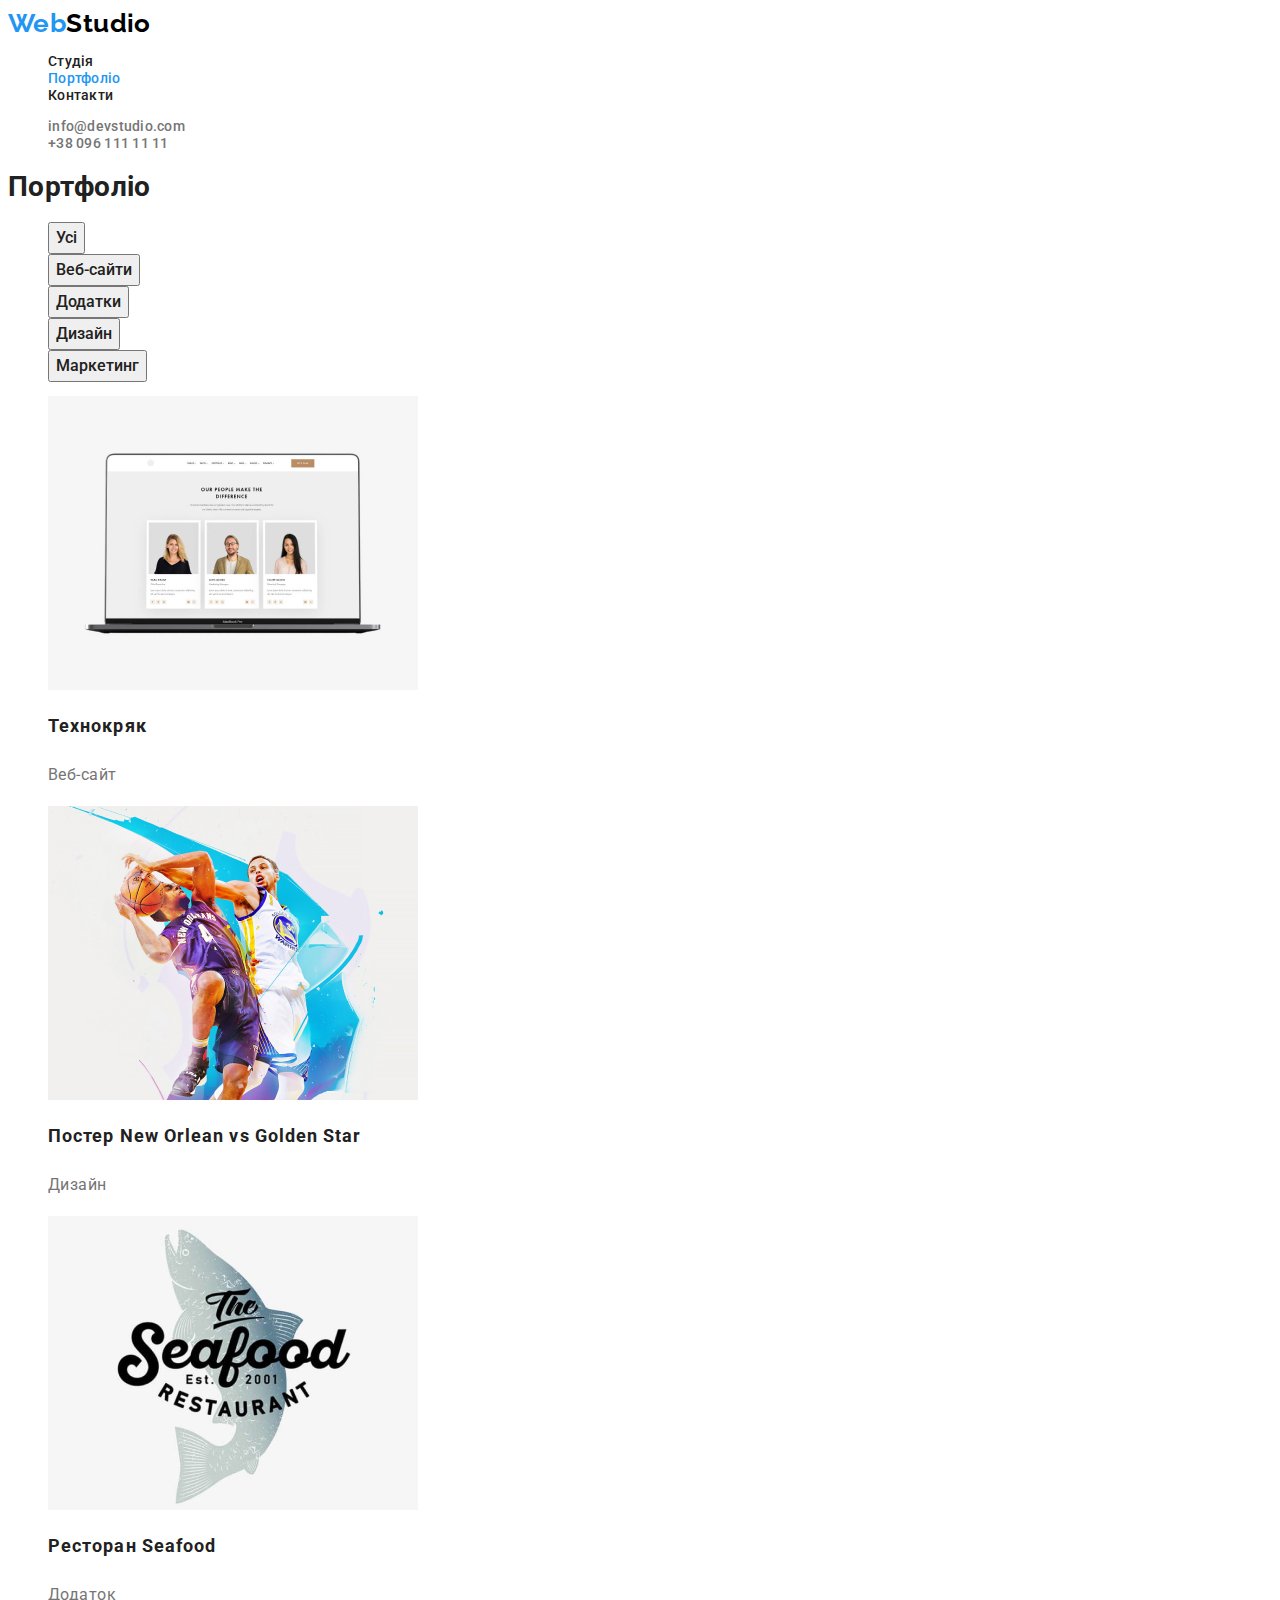
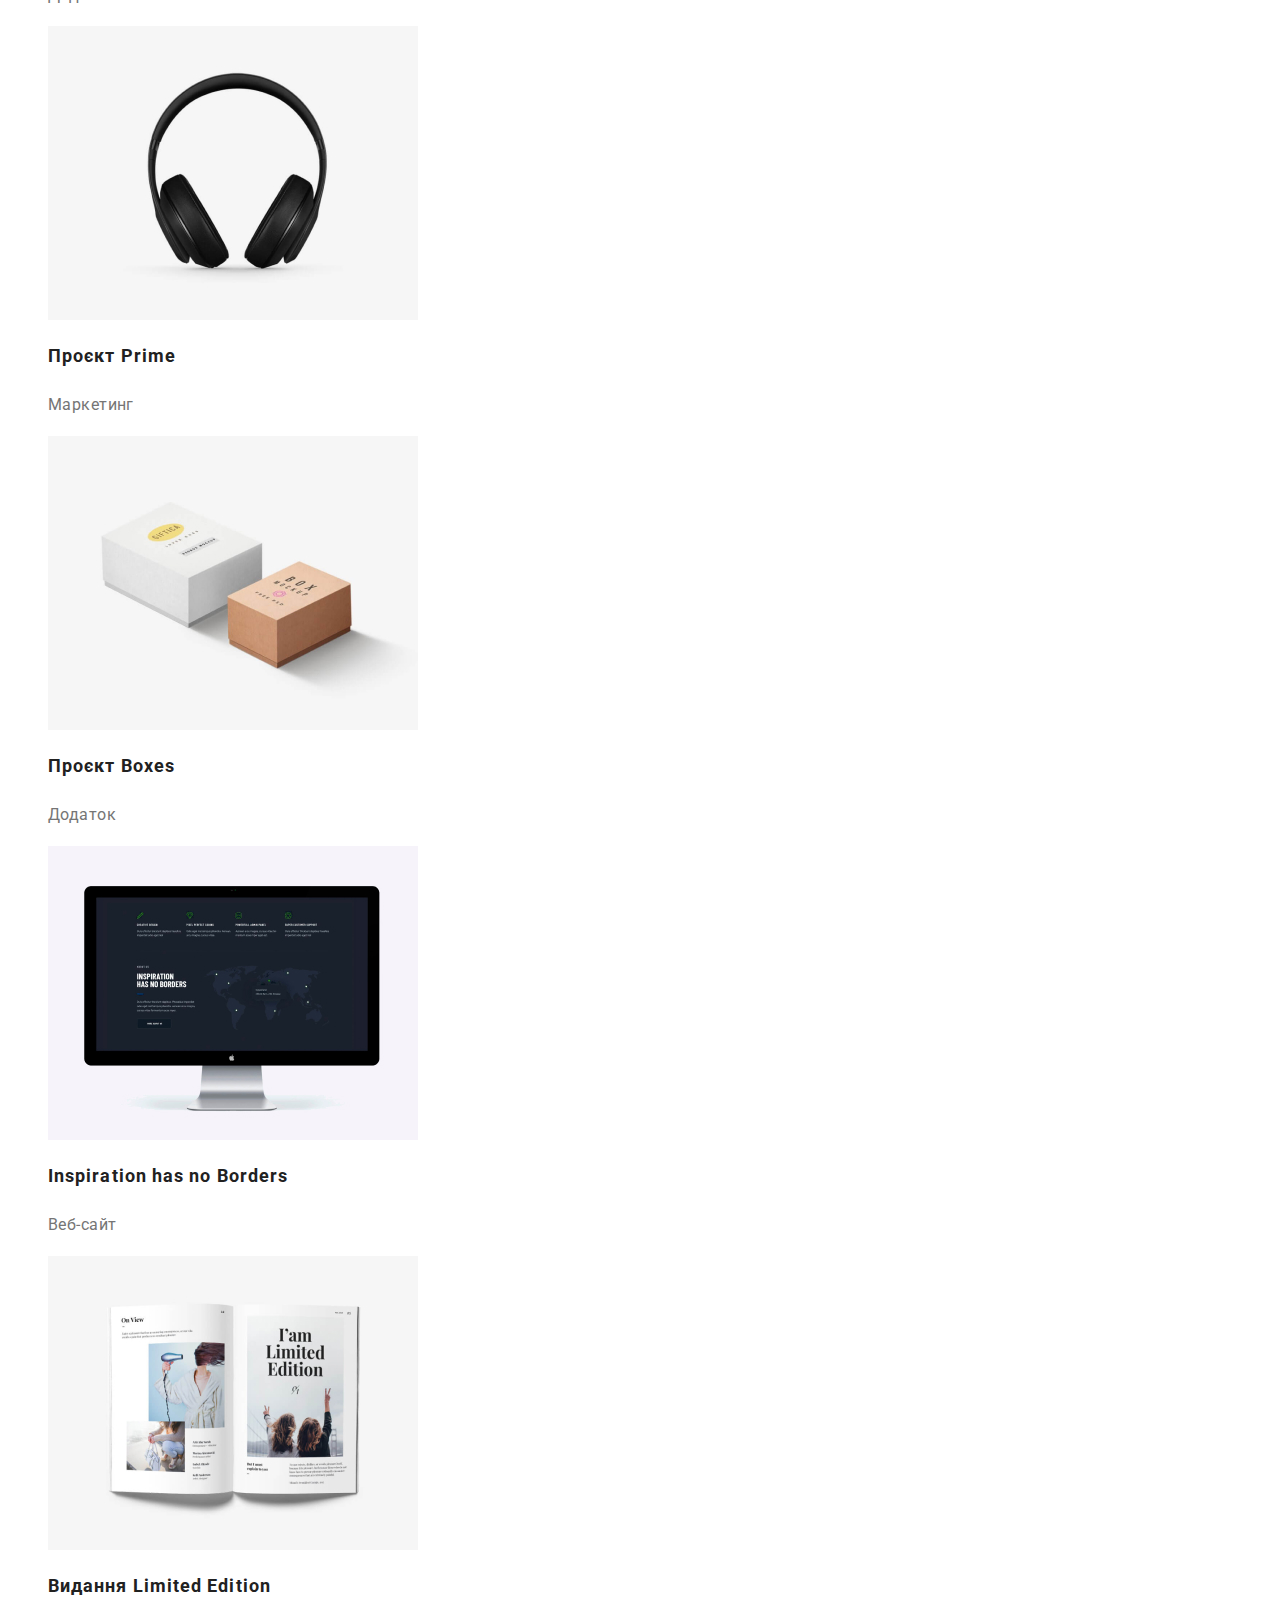
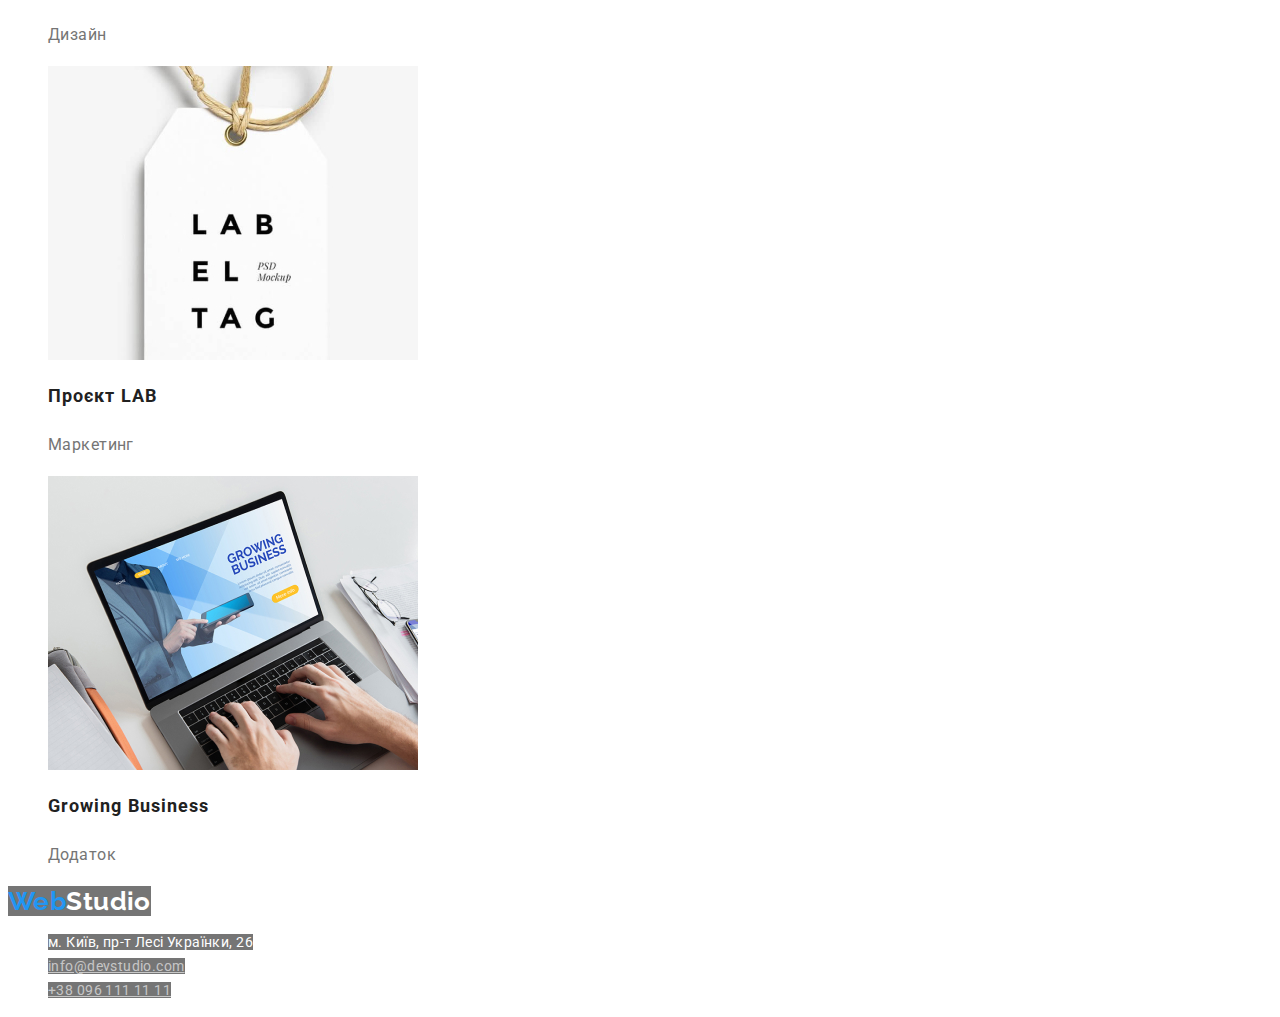
==== portfolio.html @ cfedd556 "Добавляет файлы со второго ДЗ" ====
<!DOCTYPE html>
<html lang="uk">
  <head>
    <meta charset="UTF-8" />
    <meta http-equiv="X-UA-Compatible" content="IE=edge" />
    <meta name="viewport" content="width=device-width, initial-scale=1.0" />
    <title>Портфоліо</title>
    <link
      href="https://fonts.googleapis.com/css2?family=Raleway:wght@700&family=Roboto:wght@400;500;700;900&display=swap"
      rel="stylesheet"
    />
    <link rel="stylesheet" href="./css/style.css" />
  </head>
  <body>
    <header>
      <nav>
        <a href="./index.html" class="logo"
          ><span class="logo-accent">Web</span>Studio</a
        >
        <ul class="site-nav">
          <li><a href="./index.html" class="link">Студія</a></li>
          <li><a href="" class="link current">Портфоліо</a></li>
          <li><a href="" class="link">Контакти</a></li>
        </ul>
      </nav>
      <ul class="contact">
        <li>
          <a href="mailto:info@devstudio.com" class="link"
            >info@devstudio.com</a
          >
        </li>
        <li><a href="tel:+380961111111" class="link">+38 096 111 11 11</a></li>
      </ul>
    </header>
    <main>
      <section>
        <h1>Портфоліо</h1>
        <ul>
          <li><button type="button" class="filtr-button">Усі</button></li>
          <li><button type="button" class="filtr-button">Веб-сайти</button></li>
          <li><button type="button" class="filtr-button">Додатки</button></li>
          <li><button type="button" class="filtr-button">Дизайн</button></li>
          <li><button type="button" class="filtr-button">Маркетинг</button></li>
        </ul>
        <ul>
          <li>
            <a href="" class="card">
              <img
                src="./images/portfolio1.jpg"
                alt="Технокряк"
                width="370"
                height="294"
              />
              <h2 class="title">Технокряк</h2>
              <p class="text">Веб-сайт</p>
            </a>
          </li>
          <li>
            <a href="" class="card">
              <img
                src="./images/portfolio2.jpg"
                alt="Постер New Orlean vs Golden Star"
                width="370"
                height="294"
              />
              <h2 class="title">Постер New Orlean vs Golden Star</h2>
              <p class="text">Дизайн</p>
            </a>
          </li>
          <li>
            <a href="" class="card">
              <img
                src="./images/portfolio3.jpg"
                alt="Ресторан Seafood"
                width="370"
                height="294"
              />
              <h2 class="title">Ресторан Seafood</h2>
              <p class="text">Додаток</p>
            </a>
          </li>
          <li>
            <a href="" class="card">
              <img
                src="./images/portfolio4.jpg"
                alt="Проєкт Prime"
                width="370"
                height="294"
              />
              <h2 class="title">Проєкт Prime</h2>
              <p class="text">Маркетинг</p>
            </a>
          </li>
          <li>
            <a href="" class="card">
              <img
                src="./images/portfolio5.jpg"
                alt="Проєкт Boxes"
                width="370"
                height="294"
              />
              <h2 class="title">Проєкт Boxes</h2>
              <p class="text">Додаток</p>
            </a>
          </li>
          <li>
            <a href="" class="card">
              <img
                src="./images/portfolio6.jpg"
                alt="Inspiration has no Borders"
                width="370"
                height="294"
              />
              <h2 class="title">Inspiration has no Borders</h2>
              <p class="text">Веб-сайт</p>
            </a>
          </li>
          <li>
            <a href="" class="card">
              <img
                src="./images/portfolio7.jpg"
                alt="Видання Limited Edition"
                width="370"
                height="294"
              />
              <h2 class="title">Видання Limited Edition</h2>
              <p class="text">Дизайн</p>
            </a>
          </li>
          <li>
            <a href="" class="card">
              <img
                src="./images/portfolio8.jpg"
                alt="Проєкт LAB"
                width="370"
                height="294"
              />
              <h2 class="title">Проєкт LAB</h2>
              <p class="text">Маркетинг</p>
            </a>
          </li>
          <li>
            <a href="" class="card">
              <img
                src="./images/portfolio9.jpg"
                alt="Growing Business"
                width="370"
                height="294"
              />
              <h2 class="title">Growing Business</h2>
              <p class="text">Додаток</p>
            </a>
          </li>
        </ul>
      </section>
    </main>
    <footer>
      <a href="./index.html" class="logo-footer"
        ><span class="logo-accent">Web</span>Studio</a
      >
      <address>
        <ul class="contact">
          <li>
            <a href="" class="linkWhite">м. Київ, пр-т Лесі Українки, 26</a>
          </li>
          <li>
            <a href="mailto:info@devstudio.com" class="link-footer"
              >info@devstudio.com</a
            >
          </li>
          <li>
            <a href="tel:+380961111111" class="link-footer"
              >+38 096 111 11 11</a
            >
          </li>
        </ul>
      </address>
    </footer>
  </body>
</html>
---- css/style.css ----
/* logo #000000 #2196F3
#2196F3 hover i focus
#212121
#757575
hero #FFFFFF */

:root {
    --primary-text-color: #212121;
    --title-text-color: #757575;
    --accent-color: #2196F3;
    --primary-white-color: #FFFFFF;
    --primary-color-logo: #000000;
    --background-colo-hero-batton: #188CE8;
    }
    
    body {
        background-color: var(--primary-white-color);
        color: var(--primary-text-color);
        font-family: Roboto, sans-serif;
        font-size: 14px;
        letter-spacing: 0.03em;
    }
    
    li {
        list-style-type: none;
    }
    
    .logo {
        font-family: 'Raleway';
        font-weight: 700;
        font-size: 26px;
        line-height: 1.19;
        color: var(--primary-color-logo);
        text-decoration: none;
    }
    
    .logo-accent {
        color: var(--accent-color);
    }
     
    /* Site nav */
    .site-nav .link {
        color: var(--primary-text-color);
        font-weight: 500;
        line-height: 1.14;
        letter-spacing: 0.02em;
        text-decoration: none;
    
    }
    
    .site-nav .link:hover,
    .site-nav .link:focus {
        color: var(--accent-color);
    }
    .site-nav .link.current {
        color: var(--accent-color);
    }
    
    .contact .link {
        color: var(--title-text-color);
        font-weight: 500;
        line-height: 1.14;
        letter-spacing: 0.02em;
        text-decoration: none;
    }
    
    .contact .link:hover,
    .contact .link:focus {
        color: var(--accent-color);
    }
    
  
    
    /* HERO*/
    
    .hero-title {
        color: var(--primary-white-color);
        background-color: var(--title-text-color);
        font-weight: 900;
        font-size: 44px;
        line-height: 1.36;
        text-align: center;
        letter-spacing: 0.06em;
        text-transform: uppercase;
    }
    
    .hero-button {
        color: var(--primary-white-color);
        background-color: var(--accent-color);
        font-family: inherit;
        font-weight: 700;
        font-size: 16px;
        line-height: 1.88;
        letter-spacing: 0.06em;
        cursor: pointer;
    
    }

    .hero-button:hover,
    .hero-button:focus {
        background-color: var(--background-colo-hero-batton);
    }
    
    /* benefits */
    
    .benefits-list {
        color: var(--primary-text-color);
        font-size: 14px;
        font-weight: 700;
        line-height: 1.14;
    }
    
    .text {
        color: var(--title-text-color);
        line-height: 1.71;
    }
    
    /* Work end Comanda */
    
    .work,
    .comanda {
    font-weight: 700;
    font-size: 36px;
    line-height: 1.17;
    text-align: center;
    }
    
    .comanda-element {
    font-weight: 500;
    font-size: 16px;
    line-height: 1.19;
    }
    
    .professional {
        color: var(--title-text-color);
        font-size: 16px;
        line-height: 1.19;
    }
    
    /* Footer */
    .logo-footer {
        font-family: 'Raleway';
        font-weight: 700;
        font-size: 26px;
        line-height: 1.19;
        color: var(--primary-white-color);
        text-decoration: none;
        background-color: var(--title-text-color);
    }


    .contact .linkWhite {
        color: var(--primary-white-color);
        background-color: var(--title-text-color);
        text-decoration: none;
        font-style: normal;
        line-height: 1.71;
    }
    
    .contact .linkWhite:hover,
    .contact .linkWhite:focus {
        color: var(--accent-color);
    }

    .link-footer {
        color: rgba(255, 255, 255, 0.6);
        background-color: var(--title-text-color);
        font-size: 14px;
        line-height: 1.71;
        font-style: normal;
    }



       /* PORTFOLIO */
.title {
    color:  var(--primary-text-color);
    font-weight: 700;
    font-size: 18px;
    line-height: 2;
    letter-spacing: 0.06em;
    text-decoration: none;
} 

    
.text {
    color: var(--title-text-color);
    font-size: 16px;
    line-height: 1.88;
    text-decoration: none;
}

.filtr-button {
    color: var(--primary-text-color);
    font-weight: 500;
    font-size: 16px;
    line-height: 1.62;
    text-align: center;
    cursor: pointer;
    font-family: inherit;
}

.filtr-button:hover,
.filtr-button:focus {
    color: var(--primary-white-color);
    background-color: var(--accent-color);
}


.card {
    text-decoration: none;
}
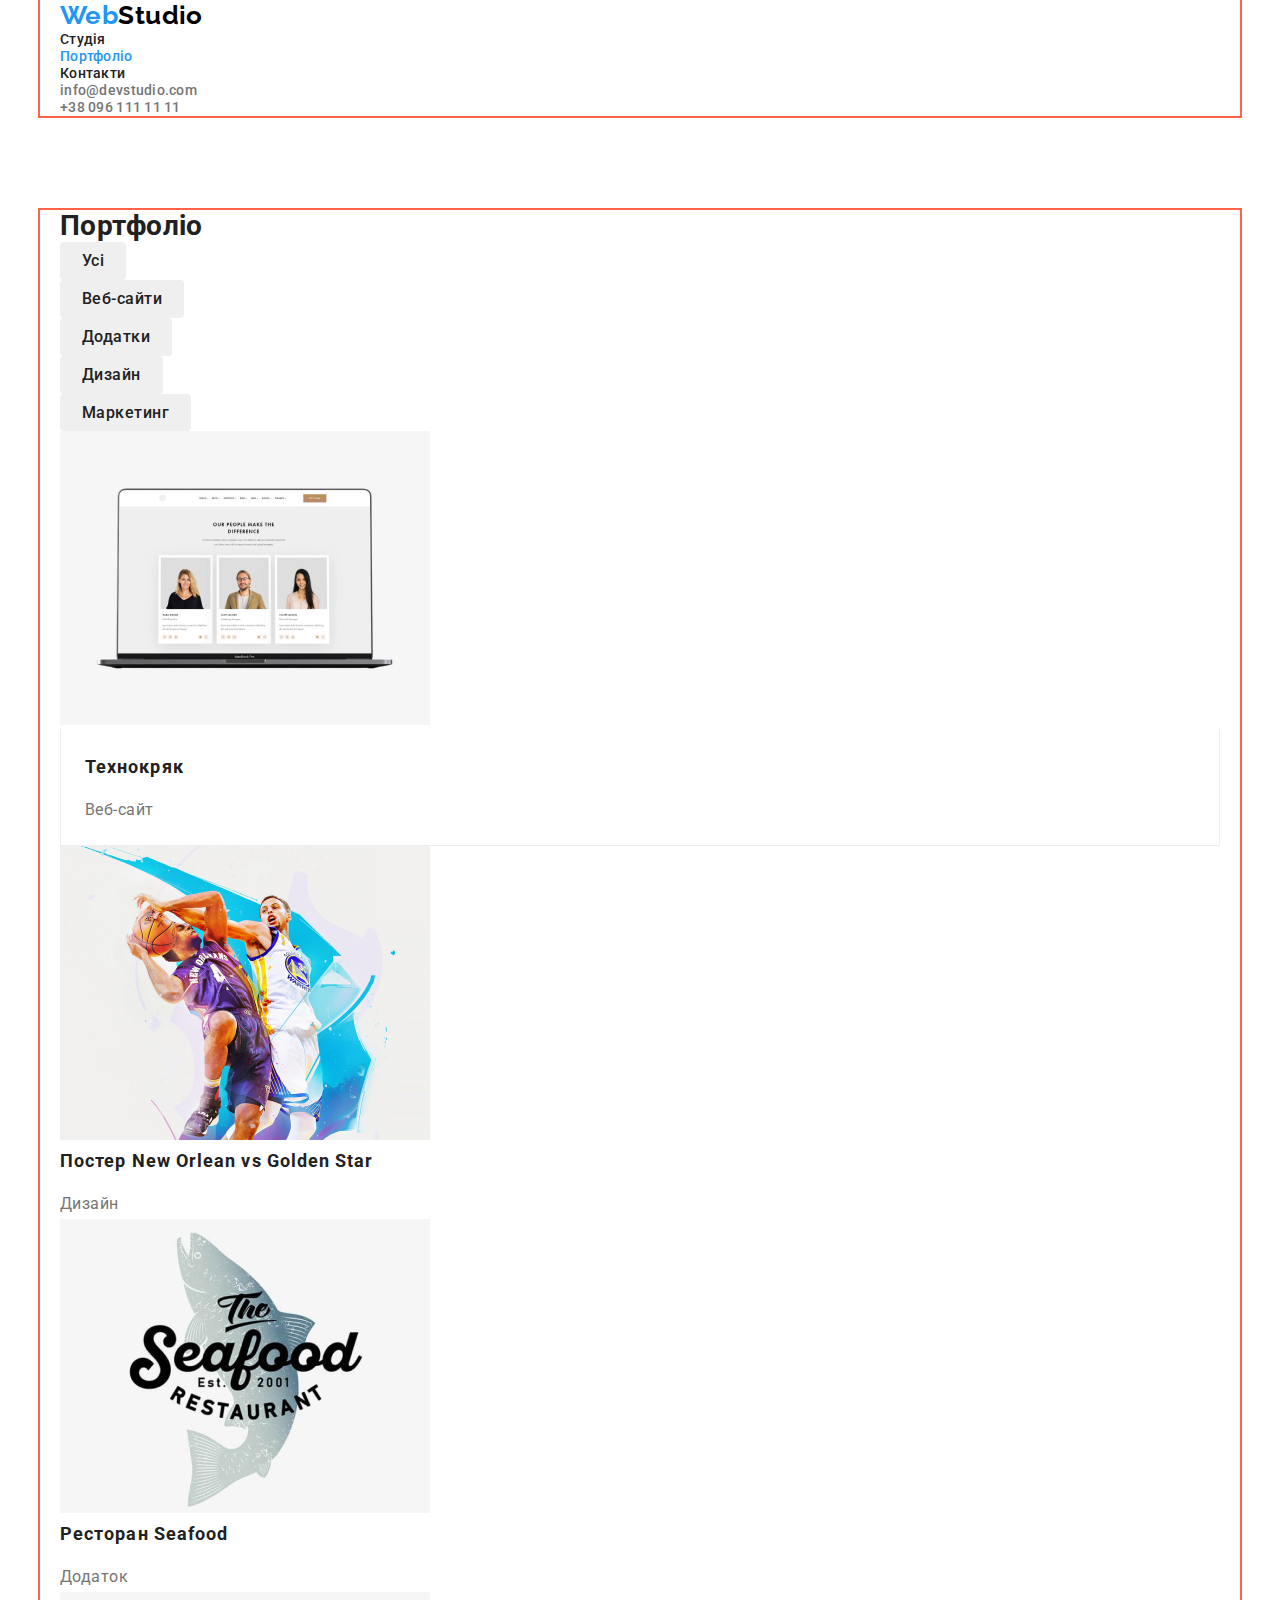
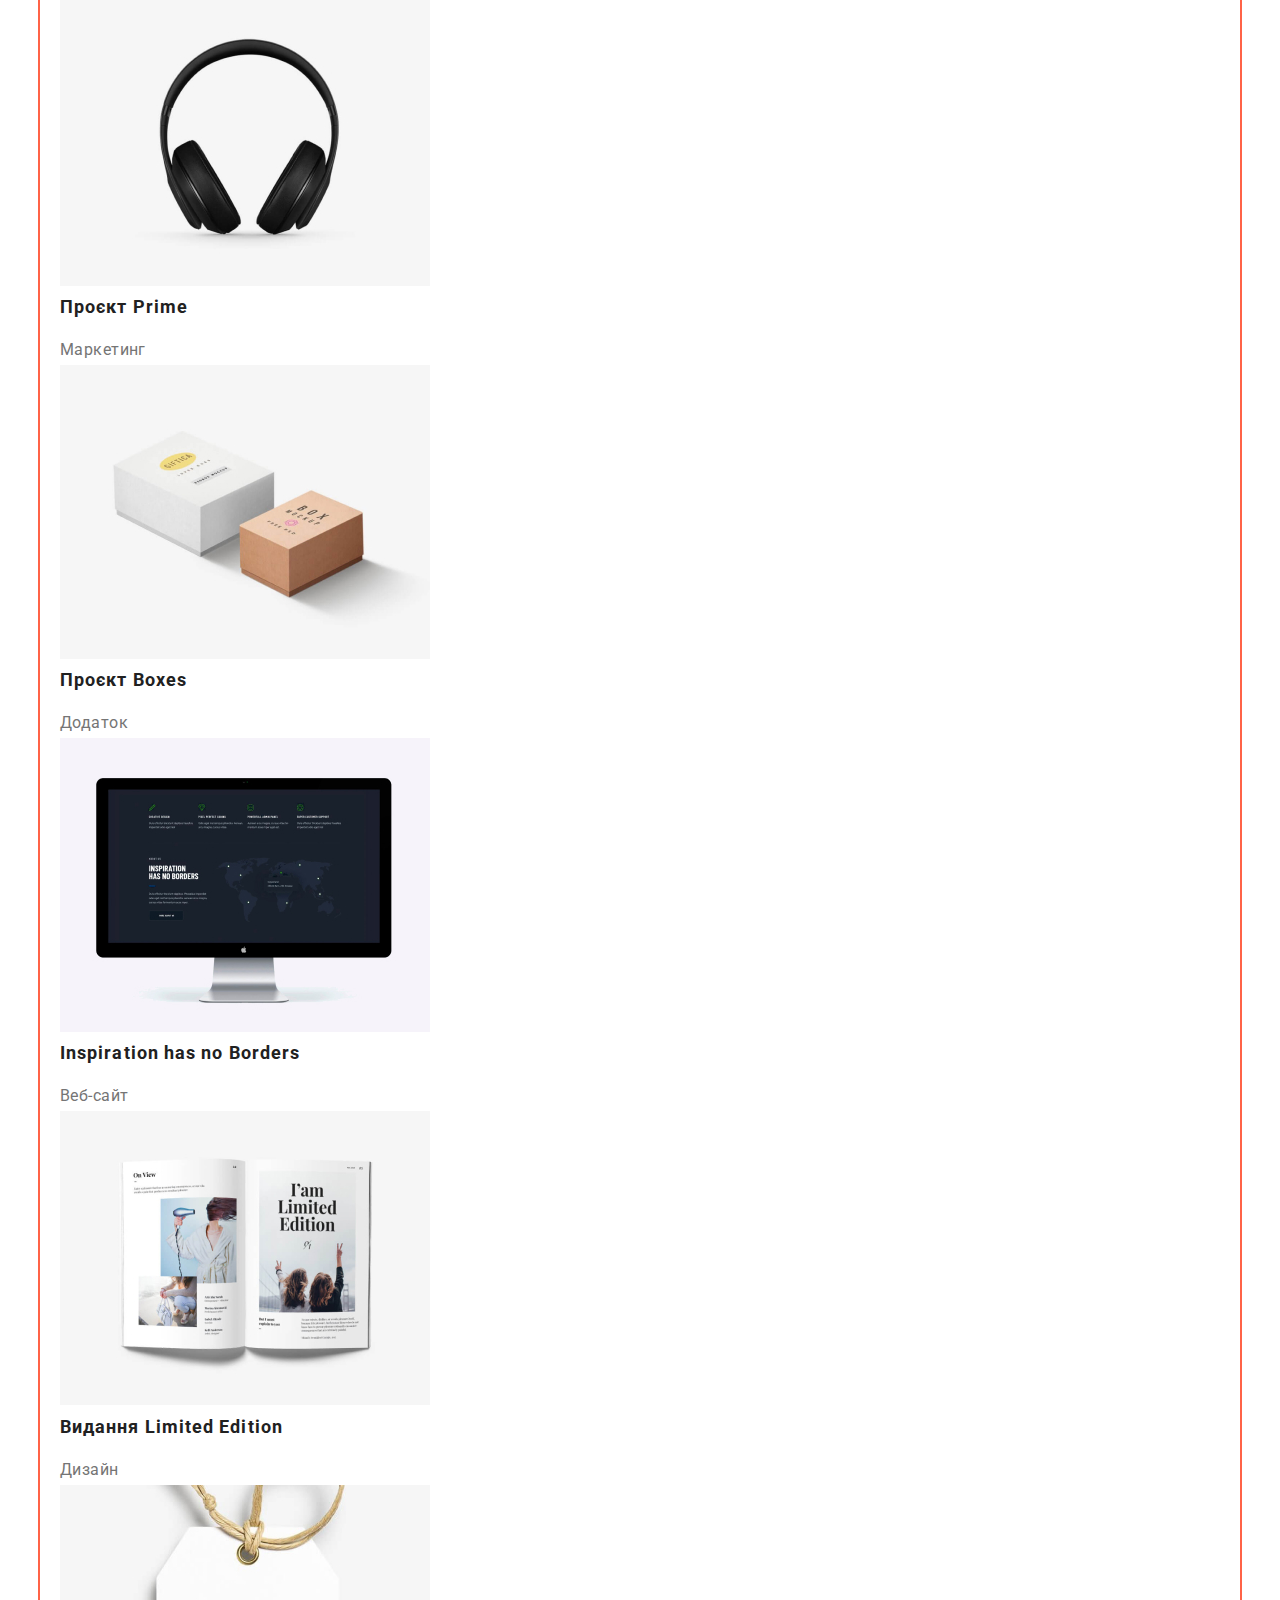
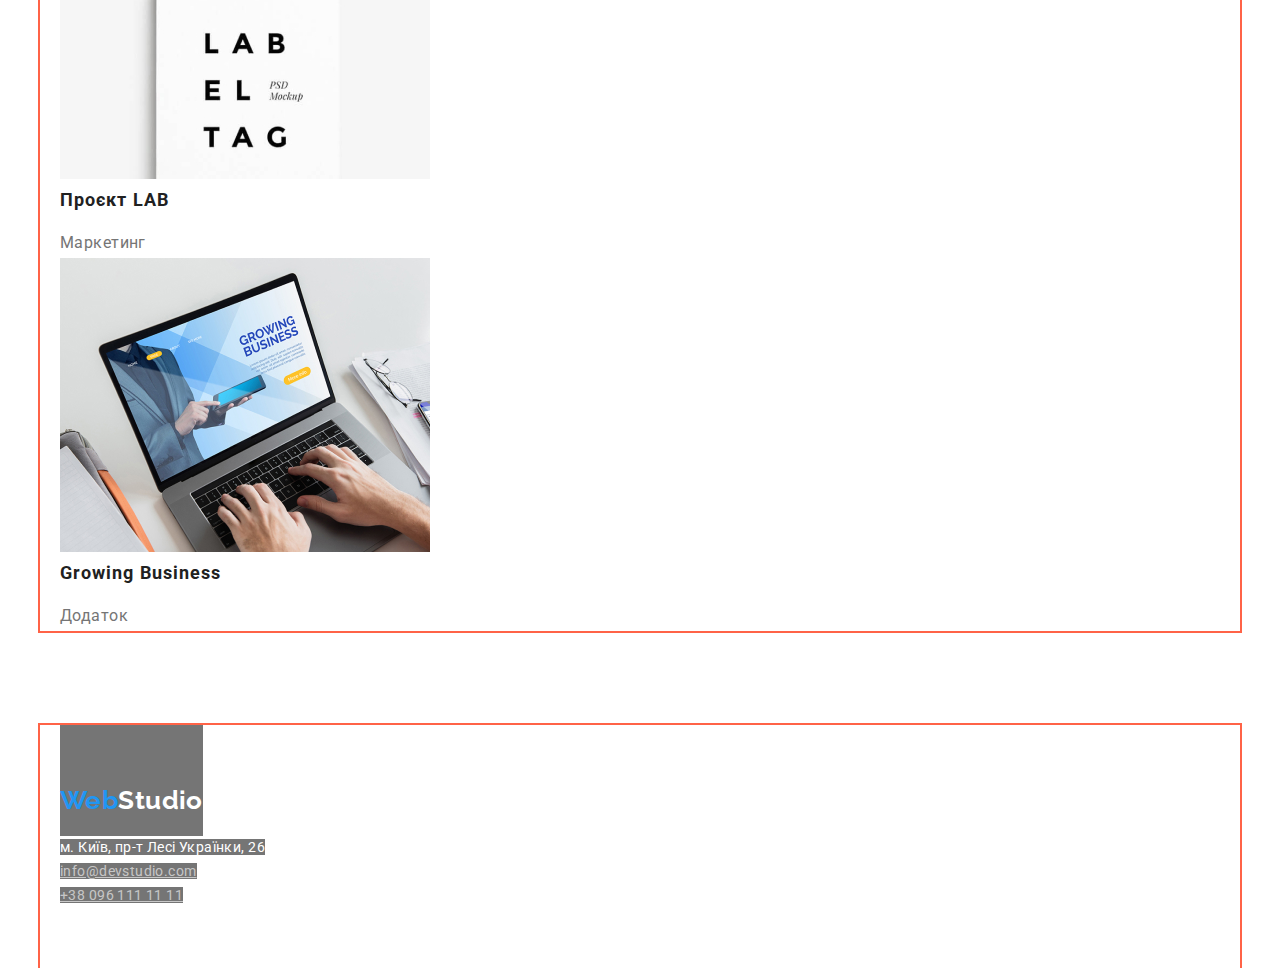
==== commit d447b376: "Добавляет стили" ====
--- a/portfolio.html
+++ b/portfolio.html
@@ -9,32 +9,36 @@
       href="https://fonts.googleapis.com/css2?family=Raleway:wght@700&family=Roboto:wght@400;500;700;900&display=swap"
       rel="stylesheet"
     />
+    <link rel="stylesheet" href="https://cdnjs.cloudflare.com/ajax/libs/modern-normalize/1.1.0/modern-normalize.min.css">
     <link rel="stylesheet" href="./css/style.css" />
   </head>
   <body>
-    <header>
-      <nav>
-        <a href="./index.html" class="logo"
-          ><span class="logo-accent">Web</span>Studio</a
-        >
-        <ul class="site-nav">
-          <li><a href="./index.html" class="link">Студія</a></li>
-          <li><a href="" class="link current">Портфоліо</a></li>
-          <li><a href="" class="link">Контакти</a></li>
+    <header class="page-header">
+      <div class="container">
+        <nav>
+          <a href="./index.html" class="logo"
+            ><span class="logo-accent">Web</span>Studio</a
+          >
+          <ul class="site-nav">
+            <li><a href="./index.html" class="link">Студія</a></li>
+            <li><a href="" class="link current">Портфоліо</a></li>
+            <li><a href="" class="link">Контакти</a></li>
+          </ul>
+        </nav>
+        <ul class="contact">
+          <li>
+            <a href="mailto:info@devstudio.com" class="link"
+              >info@devstudio.com</a
+            >
+          </li>
+          <li><a href="tel:+380961111111" class="link">+38 096 111 11 11</a></li>
         </ul>
-      </nav>
-      <ul class="contact">
-        <li>
-          <a href="mailto:info@devstudio.com" class="link"
-            >info@devstudio.com</a
-          >
-        </li>
-        <li><a href="tel:+380961111111" class="link">+38 096 111 11 11</a></li>
-      </ul>
+      </div>
     </header>
     <main>
-      <section>
-        <h1>Портфоліо</h1>
+      <section class="section">
+        <div class="container">
+          <h1>Портфоліо</h1>
         <ul>
           <li><button type="button" class="filtr-button">Усі</button></li>
           <li><button type="button" class="filtr-button">Веб-сайти</button></li>
@@ -51,8 +55,10 @@
                 width="370"
                 height="294"
               />
-              <h2 class="title">Технокряк</h2>
-              <p class="text">Веб-сайт</p>
+              <div class="content">
+                <h2 class="title">Технокряк</h2>
+                <p class="text">Веб-сайт</p>
+              </div>
             </a>
           </li>
           <li>
@@ -152,14 +158,15 @@
             </a>
           </li>
         </ul>
+        </div>
       </section>
     </main>
-    <footer>
+    <footer class="container">
       <a href="./index.html" class="logo-footer"
         ><span class="logo-accent">Web</span>Studio</a
       >
       <address>
-        <ul class="contact">
+        <ul class="contact footer">
           <li>
             <a href="" class="linkWhite">м. Київ, пр-т Лесі Українки, 26</a>
           </li>
--- a/css/style.css
+++ b/css/style.css
@@ -12,6 +12,7 @@
     --primary-white-color: #FFFFFF;
     --primary-color-logo: #000000;
     --background-colo-hero-batton: #188CE8;
+    --background-colo-header: #2F303A;
     }
     
     body {
@@ -24,8 +25,34 @@
     
     li {
         list-style-type: none;
-    }
-    
+        padding-bottom: 0;
+        padding-top: 0;
+    }
+
+    ul {
+        padding-left: 0;
+    }
+
+    h1, h2, h3, p, ul {
+        margin-top: 0;
+        margin-bottom: 0;
+    }
+    
+
+    .container {
+        margin-left: auto;
+        margin-right: auto;
+        width: 1200px;
+        padding-left: 20px;
+        padding-right: 20px;
+        outline: 2px solid tomato;
+    }
+
+    .section {
+        padding-top: 94px;
+        padding-bottom: 94px;
+    }
+
     .logo {
         font-family: 'Raleway';
         font-weight: 700;
@@ -65,27 +92,48 @@
         text-decoration: none;
     }
     
+    .contact,
+    .site-nav {
+        margin-top: 0;
+        margin-bottom: 0;
+    }
     .contact .link:hover,
     .contact .link:focus {
         color: var(--accent-color);
     }
     
-  
+  /* Page header */
+  .page-header {
+    background-color: var();
+  }
     
     /* HERO*/
-    
+    .hero {
+        text-align: center;
+    }
+
     .hero-title {
+        width: 696px;
+        margin-bottom: 30px;
+        margin-left: auto;
+        margin-right: auto;
+    
         color: var(--primary-white-color);
         background-color: var(--title-text-color);
         font-weight: 900;
         font-size: 44px;
         line-height: 1.36;
-        text-align: center;
         letter-spacing: 0.06em;
         text-transform: uppercase;
     }
     
     .hero-button {
+        display: inline-block;
+        border-style: none;
+        border-radius: 4px;
+        padding: 10px 32px;
+        min-width: 216px;
+
         color: var(--primary-white-color);
         background-color: var(--accent-color);
         font-family: inherit;
@@ -112,14 +160,20 @@
     }
     
     .text {
+        margin-top: 10px;
         color: var(--title-text-color);
         line-height: 1.71;
     }
     
+    .image {
+        display: inline-block;
+    }
     /* Work end Comanda */
     
     .work,
     .comanda {
+    margin-bottom: 50px;
+
     font-weight: 700;
     font-size: 36px;
     line-height: 1.17;
@@ -127,12 +181,16 @@
     }
     
     .comanda-element {
+    margin-top: 30px;
+
     font-weight: 500;
     font-size: 16px;
     line-height: 1.19;
     }
     
     .professional {
+        margin-top: 10px;
+
         color: var(--title-text-color);
         font-size: 16px;
         line-height: 1.19;
@@ -140,6 +198,10 @@
     
     /* Footer */
     .logo-footer {
+        display: inline-block;
+        padding-top: 60px;
+        padding-bottom: 20px;
+
         font-family: 'Raleway';
         font-weight: 700;
         font-size: 26px;
@@ -169,6 +231,10 @@
         font-size: 14px;
         line-height: 1.71;
         font-style: normal;
+    }
+
+    .contact.footer {
+        padding-bottom: 60px;
     }
 
 
@@ -192,11 +258,18 @@
 }
 
 .filtr-button {
+    display: inline-block;
+    border-radius: 4px;
+    border-style: none;
+    padding: 6px 22px;
+
+
     color: var(--primary-text-color);
     font-weight: 500;
     font-size: 16px;
     line-height: 1.62;
     text-align: center;
+    letter-spacing: 0.03em;
     cursor: pointer;
     font-family: inherit;
 }
@@ -205,9 +278,21 @@
 .filtr-button:focus {
     color: var(--primary-white-color);
     background-color: var(--accent-color);
+    box-shadow: 0px 3px 1px rgba(0, 0, 0, 0.1), 0px 1px 2px rgba(0, 0, 0, 0.08),
+    0px 2px 2px rgba(0, 0, 0, 0.12);;
 }
 
 
 .card {
     text-decoration: none;
 }
+
+.content {
+    padding: 20px 24px;
+    border: 1px solid #eeeeee;
+    border-top: none;
+}
+
+.card.text {
+    margin-top: 4px;
+}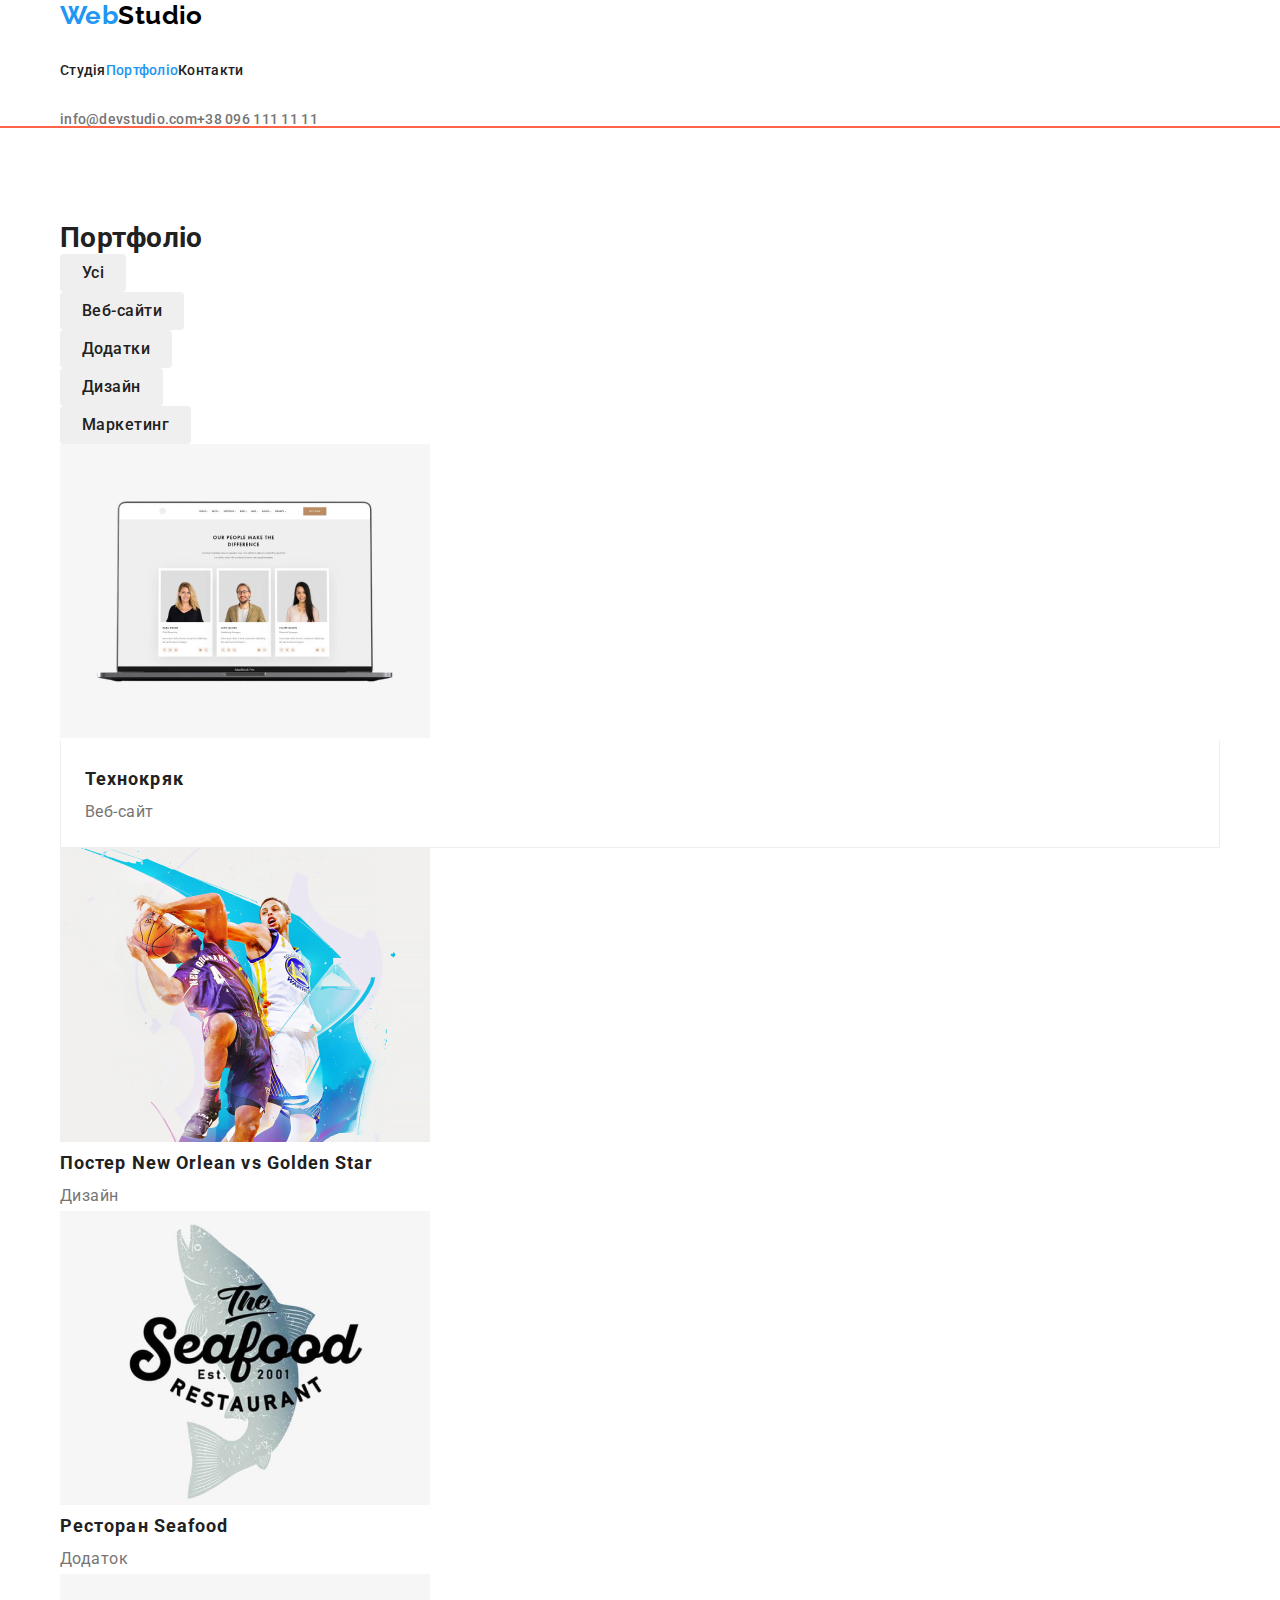
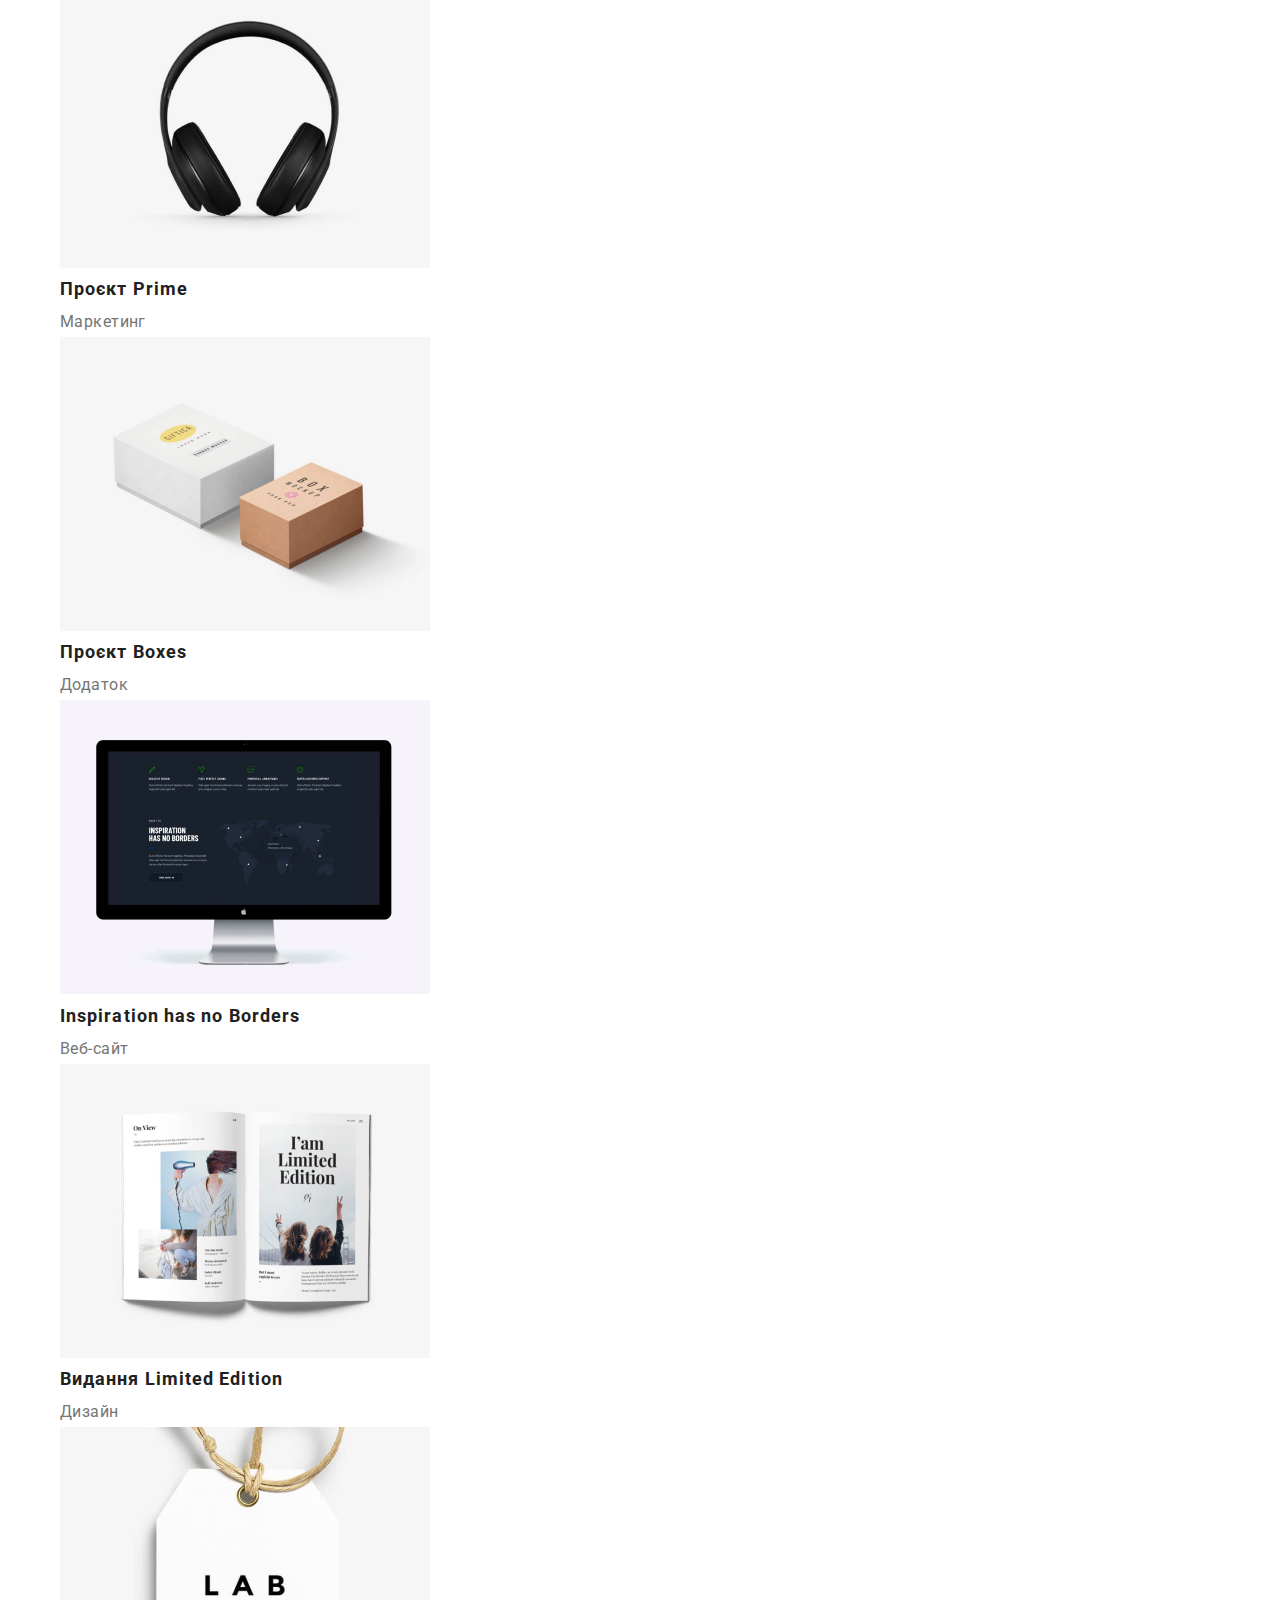
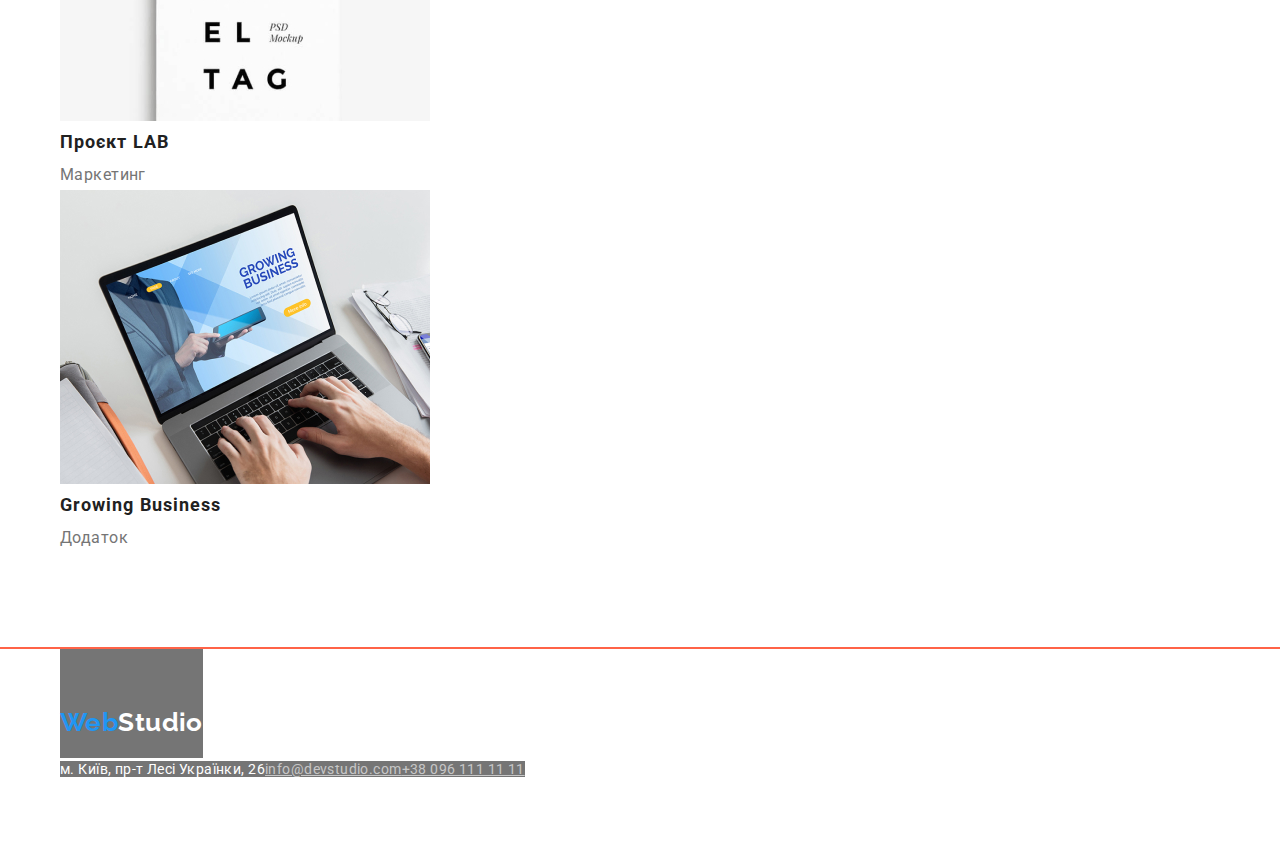
==== commit a56f7f3d: "flex" ====
--- a/portfolio.html
+++ b/portfolio.html
@@ -57,7 +57,7 @@
               />
               <div class="content">
                 <h2 class="title">Технокряк</h2>
-                <p class="text">Веб-сайт</p>
+                <p class="text-portf">Веб-сайт</p>
               </div>
             </a>
           </li>
@@ -70,7 +70,7 @@
                 height="294"
               />
               <h2 class="title">Постер New Orlean vs Golden Star</h2>
-              <p class="text">Дизайн</p>
+              <p class="text-portf">Дизайн</p>
             </a>
           </li>
           <li>
@@ -82,7 +82,7 @@
                 height="294"
               />
               <h2 class="title">Ресторан Seafood</h2>
-              <p class="text">Додаток</p>
+              <p class="text-portf">Додаток</p>
             </a>
           </li>
           <li>
@@ -94,7 +94,7 @@
                 height="294"
               />
               <h2 class="title">Проєкт Prime</h2>
-              <p class="text">Маркетинг</p>
+              <p class="text-portf">Маркетинг</p>
             </a>
           </li>
           <li>
@@ -106,7 +106,7 @@
                 height="294"
               />
               <h2 class="title">Проєкт Boxes</h2>
-              <p class="text">Додаток</p>
+              <p class="text-portf">Додаток</p>
             </a>
           </li>
           <li>
@@ -118,7 +118,7 @@
                 height="294"
               />
               <h2 class="title">Inspiration has no Borders</h2>
-              <p class="text">Веб-сайт</p>
+              <p class="text-portf">Веб-сайт</p>
             </a>
           </li>
           <li>
@@ -130,7 +130,7 @@
                 height="294"
               />
               <h2 class="title">Видання Limited Edition</h2>
-              <p class="text">Дизайн</p>
+              <p class="text-portf">Дизайн</p>
             </a>
           </li>
           <li>
@@ -142,7 +142,7 @@
                 height="294"
               />
               <h2 class="title">Проєкт LAB</h2>
-              <p class="text">Маркетинг</p>
+              <p class="text-portf">Маркетинг</p>
             </a>
           </li>
           <li>
@@ -154,7 +154,7 @@
                 height="294"
               />
               <h2 class="title">Growing Business</h2>
-              <p class="text">Додаток</p>
+              <p class="text-portf">Додаток</p>
             </a>
           </li>
         </ul>
--- a/css/style.css
+++ b/css/style.css
@@ -23,6 +23,7 @@
         letter-spacing: 0.03em;
     }
     
+    
     li {
         list-style-type: none;
         padding-bottom: 0;
@@ -38,22 +39,38 @@
         margin-bottom: 0;
     }
     
-
     .container {
         margin-left: auto;
         margin-right: auto;
         width: 1200px;
         padding-left: 20px;
         padding-right: 20px;
-        outline: 2px solid tomato;
-    }
+        
+    }
+    
+
+    
+    .main-nav {
+        display: flex;
+        align-items: center;
+
+    }
+
+    .nav-main {
+        display: flex;
+        align-items: center;
+        }
+
 
     .section {
         padding-top: 94px;
         padding-bottom: 94px;
+        outline: 2px solid tomato;
     }
 
     .logo {
+        margin-right: 93px;
+
         font-family: 'Raleway';
         font-weight: 700;
         font-size: 26px;
@@ -67,7 +84,30 @@
     }
      
     /* Site nav */
+    .contact,
+    .site-nav {
+        display: flex;
+        margin-top: 0;
+        margin-bottom: 0;
+    }
+
+    .contact {
+        margin-left: auto;
+    }
+    .site-nav .item + .item,
+    .contact .item + .item  {
+        margin-left: 50px;
+
+
+    /* .site-nav .item:not(:last-child) {
+        margin-right: 50px; */
+    }
+
     .site-nav .link {
+        display: block;
+        padding-top: 32px;
+        padding-bottom: 32px;
+
         color: var(--primary-text-color);
         font-weight: 500;
         line-height: 1.14;
@@ -92,11 +132,6 @@
         text-decoration: none;
     }
     
-    .contact,
-    .site-nav {
-        margin-top: 0;
-        margin-bottom: 0;
-    }
     .contact .link:hover,
     .contact .link:focus {
         color: var(--accent-color);
@@ -151,7 +186,13 @@
     }
     
     /* benefits */
-    
+    .benefits {
+        display: flex;
+    }
+   
+    .benefits .benefit + .benefit {
+        margin-left: 30px;
+    }
     .benefits-list {
         color: var(--primary-text-color);
         font-size: 14px;
@@ -169,7 +210,13 @@
         display: inline-block;
     }
     /* Work end Comanda */
-    
+    .container-prof {
+        display: flex;
+    }
+    .container-prof .foto + .foto {
+        margin-left: 30px;
+    }
+
     .work,
     .comanda {
     margin-bottom: 50px;
@@ -178,6 +225,17 @@
     font-size: 36px;
     line-height: 1.17;
     text-align: center;
+    }
+    .work-list {
+        display: flex;
+    }
+
+    .work-list .image + .image {
+        margin-left: 30px;
+    }
+
+    .comanda-teams {
+        display: flex;
     }
     
     .comanda-element {
@@ -250,7 +308,7 @@
 } 
 
     
-.text {
+.text-portf {
     color: var(--title-text-color);
     font-size: 16px;
     line-height: 1.88;
@@ -293,6 +351,7 @@
     border-top: none;
 }
 
-.card.text {
+.card.text-portf {
     margin-top: 4px;
-}+}
+
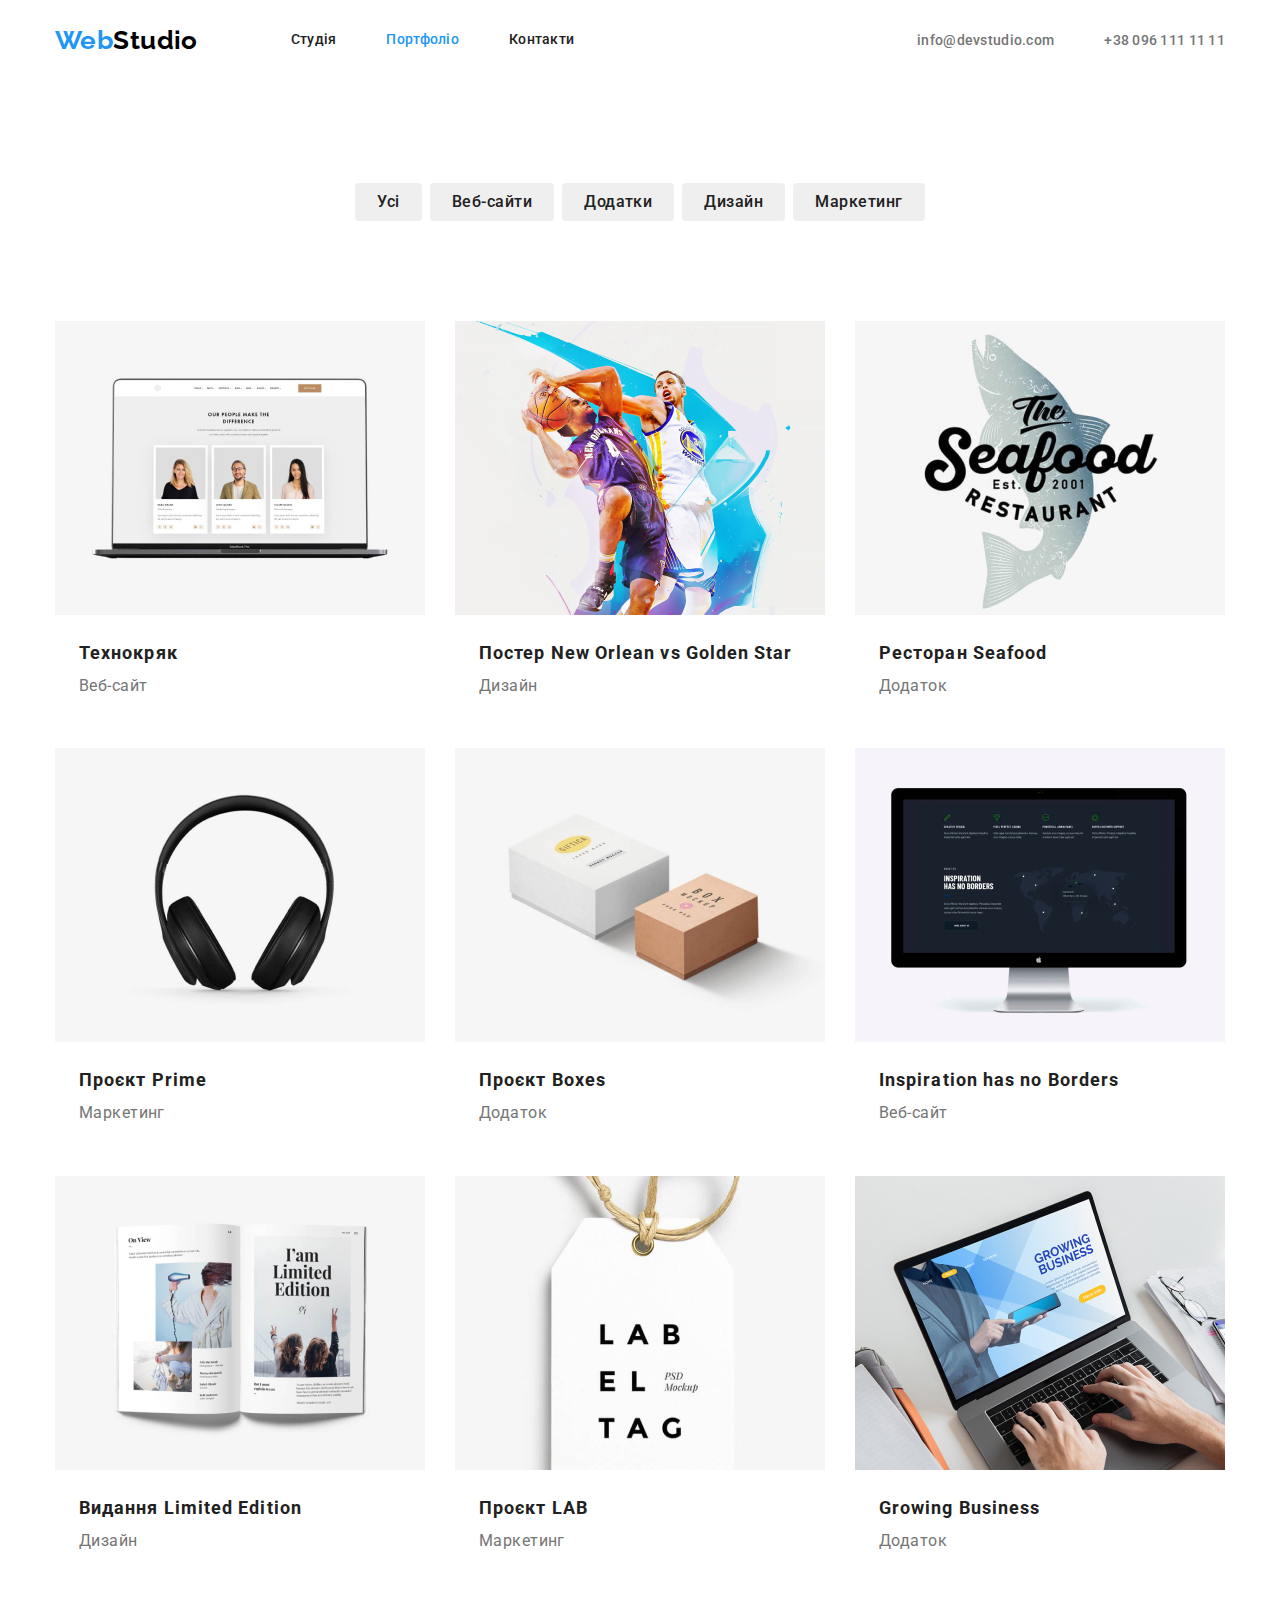
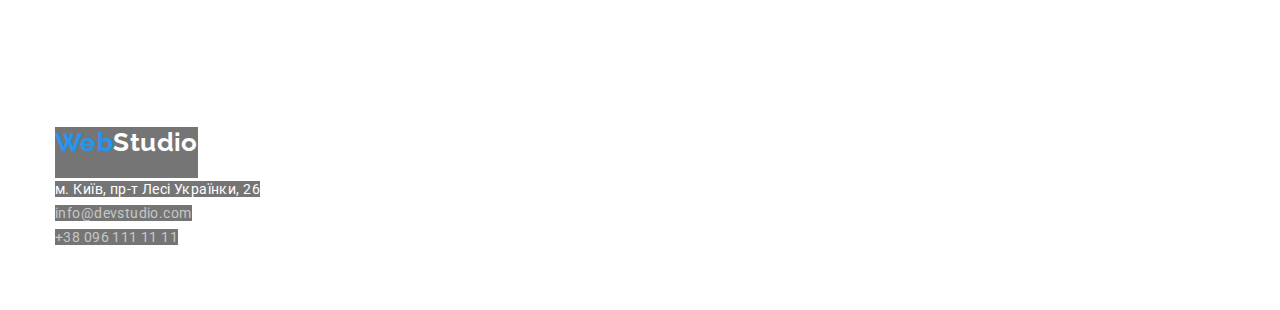
==== commit 59ac2dda: "Оформляет Flex" ====
--- a/portfolio.html
+++ b/portfolio.html
@@ -9,179 +9,214 @@
       href="https://fonts.googleapis.com/css2?family=Raleway:wght@700&family=Roboto:wght@400;500;700;900&display=swap"
       rel="stylesheet"
     />
-    <link rel="stylesheet" href="https://cdnjs.cloudflare.com/ajax/libs/modern-normalize/1.1.0/modern-normalize.min.css">
+    <link
+      rel="stylesheet"
+      href="https://cdnjs.cloudflare.com/ajax/libs/modern-normalize/1.1.0/modern-normalize.min.css"
+    />
     <link rel="stylesheet" href="./css/style.css" />
   </head>
   <body>
     <header class="page-header">
-      <div class="container">
-        <nav>
+      <div class="container main-nav">
+        <nav class="nav-main">
           <a href="./index.html" class="logo"
             ><span class="logo-accent">Web</span>Studio</a
           >
           <ul class="site-nav">
-            <li><a href="./index.html" class="link">Студія</a></li>
-            <li><a href="" class="link current">Портфоліо</a></li>
-            <li><a href="" class="link">Контакти</a></li>
+            <li class="item"><a href="./index.html" class="link">Студія</a></li>
+            <li class="item">
+              <a href="" class="link current">Портфоліо</a>
+            </li>
+            <li class="item"><a href="" class="link">Контакти</a></li>
           </ul>
         </nav>
         <ul class="contact">
-          <li>
+          <li class="item">
             <a href="mailto:info@devstudio.com" class="link"
               >info@devstudio.com</a
             >
           </li>
-          <li><a href="tel:+380961111111" class="link">+38 096 111 11 11</a></li>
+          <li class="item">
+            <a href="tel:+380961111111" class="link">+38 096 111 11 11</a>
+          </li>
         </ul>
       </div>
     </header>
     <main>
       <section class="section">
         <div class="container">
-          <h1>Портфоліо</h1>
-        <ul>
-          <li><button type="button" class="filtr-button">Усі</button></li>
-          <li><button type="button" class="filtr-button">Веб-сайти</button></li>
-          <li><button type="button" class="filtr-button">Додатки</button></li>
-          <li><button type="button" class="filtr-button">Дизайн</button></li>
-          <li><button type="button" class="filtr-button">Маркетинг</button></li>
-        </ul>
-        <ul>
-          <li>
-            <a href="" class="card">
-              <img
-                src="./images/portfolio1.jpg"
-                alt="Технокряк"
-                width="370"
-                height="294"
-              />
-              <div class="content">
-                <h2 class="title">Технокряк</h2>
-                <p class="text-portf">Веб-сайт</p>
-              </div>
-            </a>
-          </li>
-          <li>
-            <a href="" class="card">
-              <img
-                src="./images/portfolio2.jpg"
-                alt="Постер New Orlean vs Golden Star"
-                width="370"
-                height="294"
-              />
-              <h2 class="title">Постер New Orlean vs Golden Star</h2>
-              <p class="text-portf">Дизайн</p>
-            </a>
-          </li>
-          <li>
-            <a href="" class="card">
-              <img
-                src="./images/portfolio3.jpg"
-                alt="Ресторан Seafood"
-                width="370"
-                height="294"
-              />
-              <h2 class="title">Ресторан Seafood</h2>
-              <p class="text-portf">Додаток</p>
-            </a>
-          </li>
-          <li>
-            <a href="" class="card">
-              <img
-                src="./images/portfolio4.jpg"
-                alt="Проєкт Prime"
-                width="370"
-                height="294"
-              />
-              <h2 class="title">Проєкт Prime</h2>
-              <p class="text-portf">Маркетинг</p>
-            </a>
-          </li>
-          <li>
-            <a href="" class="card">
-              <img
-                src="./images/portfolio5.jpg"
-                alt="Проєкт Boxes"
-                width="370"
-                height="294"
-              />
-              <h2 class="title">Проєкт Boxes</h2>
-              <p class="text-portf">Додаток</p>
-            </a>
-          </li>
-          <li>
-            <a href="" class="card">
-              <img
-                src="./images/portfolio6.jpg"
-                alt="Inspiration has no Borders"
-                width="370"
-                height="294"
-              />
-              <h2 class="title">Inspiration has no Borders</h2>
-              <p class="text-portf">Веб-сайт</p>
-            </a>
-          </li>
-          <li>
-            <a href="" class="card">
-              <img
-                src="./images/portfolio7.jpg"
-                alt="Видання Limited Edition"
-                width="370"
-                height="294"
-              />
-              <h2 class="title">Видання Limited Edition</h2>
-              <p class="text-portf">Дизайн</p>
-            </a>
-          </li>
-          <li>
-            <a href="" class="card">
-              <img
-                src="./images/portfolio8.jpg"
-                alt="Проєкт LAB"
-                width="370"
-                height="294"
-              />
-              <h2 class="title">Проєкт LAB</h2>
-              <p class="text-portf">Маркетинг</p>
-            </a>
-          </li>
-          <li>
-            <a href="" class="card">
-              <img
-                src="./images/portfolio9.jpg"
-                alt="Growing Business"
-                width="370"
-                height="294"
-              />
-              <h2 class="title">Growing Business</h2>
-              <p class="text-portf">Додаток</p>
-            </a>
-          </li>
-        </ul>
+          <h1 class="visually-hidden">Портфоліо</h1>
+          <ul class="ul-button">
+            <li class="work">
+              <button type="button" class="filtr-button">Усі</button>
+            </li>
+            <li class="work">
+              <button type="button" class="filtr-button">Веб-сайти</button>
+            </li>
+            <li class="work">
+              <button type="button" class="filtr-button">Додатки</button>
+            </li>
+            <li class="work">
+              <button type="button" class="filtr-button">Дизайн</button>
+            </li>
+            <li class="work">
+              <button type="button" class="filtr-button">Маркетинг</button>
+            </li>
+          </ul>
+          <ul class="ul-portfolio">
+            <li class="example">
+              <a href="" class="card">
+                <img
+                  src="./images/portfolio1.jpg"
+                  alt="Технокряк"
+                  width="370"
+                  height="294"
+                />
+                <div class="content">
+                  <h2 class="title">Технокряк</h2>
+                  <p class="text-portf">Веб-сайт</p>
+                </div>
+              </a>
+            </li>
+            <li class="example">
+              <a href="" class="card">
+                <img
+                  src="./images/portfolio2.jpg"
+                  alt="Постер New Orlean vs Golden Star"
+                  width="370"
+                  height="294"
+                />
+                <div class="content">
+                  <h2 class="title">Постер New Orlean vs Golden Star</h2>
+                  <p class="text-portf">Дизайн</p>
+                </div>
+              </a>
+            </li>
+            <li class="example">
+              <a href="" class="card">
+                <img
+                  src="./images/portfolio3.jpg"
+                  alt="Ресторан Seafood"
+                  width="370"
+                  height="294"
+                />
+                <div class="content">
+                  <h2 class="title">Ресторан Seafood</h2>
+                  <p class="text-portf">Додаток</p>
+                </div>
+              </a>
+            </li>
+            <li class="example">
+              <a href="" class="card">
+                <img
+                  src="./images/portfolio4.jpg"
+                  alt="Проєкт Prime"
+                  width="370"
+                  height="294"
+                />
+                <div class="content">
+                  <h2 class="title">Проєкт Prime</h2>
+                  <p class="text-portf">Маркетинг</p>
+                </div>
+              </a>
+            </li>
+            <li class="example">
+              <a href="" class="card">
+                <img
+                  src="./images/portfolio5.jpg"
+                  alt="Проєкт Boxes"
+                  width="370"
+                  height="294"
+                />
+                <div class="content">
+                  <h2 class="title">Проєкт Boxes</h2>
+                  <p class="text-portf">Додаток</p>
+                </div>
+              </a>
+            </li>
+            <li class="example">
+              <a href="" class="card">
+                <img
+                  src="./images/portfolio6.jpg"
+                  alt="Inspiration has no Borders"
+                  width="370"
+                  height="294"
+                />
+                <div class="content">
+                  <h2 class="title">Inspiration has no Borders</h2>
+                  <p class="text-portf">Веб-сайт</p>
+                </div>
+              </a>
+            </li>
+            <li class="example">
+              <a href="" class="card">
+                <img
+                  src="./images/portfolio7.jpg"
+                  alt="Видання Limited Edition"
+                  width="370"
+                  height="294"
+                />
+                <div class="content">
+                  <h2 class="title">Видання Limited Edition</h2>
+                  <p class="text-portf">Дизайн</p>
+                </div>
+              </a>
+            </li>
+            <li class="example">
+              <a href="" class="card">
+                <img
+                  src="./images/portfolio8.jpg"
+                  alt="Проєкт LAB"
+                  width="370"
+                  height="294"
+                />
+                <div class="content">
+                  <h2 class="title">Проєкт LAB</h2>
+                  <p class="text-portf">Маркетинг</p>
+                </div>
+              </a>
+            </li>
+            <li class="example">
+              <a href="" class="card">
+                <img
+                  src="./images/portfolio9.jpg"
+                  alt="Growing Business"
+                  width="370"
+                  height="294"
+                />
+                <div class="content">
+                  <h2 class="title">Growing Business</h2>
+                  <p class="text-portf">Додаток</p>
+                </div>
+              </a>
+            </li>
+          </ul>
         </div>
       </section>
     </main>
-    <footer class="container">
-      <a href="./index.html" class="logo-footer"
-        ><span class="logo-accent">Web</span>Studio</a
-      >
-      <address>
-        <ul class="contact footer">
-          <li>
-            <a href="" class="linkWhite">м. Київ, пр-т Лесі Українки, 26</a>
-          </li>
-          <li>
-            <a href="mailto:info@devstudio.com" class="link-footer"
-              >info@devstudio.com</a
-            >
-          </li>
-          <li>
-            <a href="tel:+380961111111" class="link-footer"
-              >+38 096 111 11 11</a
-            >
-          </li>
-        </ul>
-      </address>
+    <footer>
+      <div class="container footer">
+        <a href="./index.html" class="logo-footer"
+          ><span class="logo-accent">Web</span>Studio</a
+        >
+        <address>
+          <ul class="contact-footer">
+            <li>
+              <a href="" class="linkWhite">м. Київ, пр-т Лесі Українки, 26</a>
+            </li>
+            <li class="adress footer">
+              <a href="mailto:info@devstudio.com" class="link-footer"
+                >info@devstudio.com</a
+              >
+            </li>
+            <li class="adress footer">
+              <a href="tel:+380961111111" class="link-footer"
+                >+38 096 111 11 11</a
+              >
+            </li>
+          </ul>
+        </address>
+      </div>
     </footer>
   </body>
 </html>
--- a/css/style.css
+++ b/css/style.css
@@ -1,4 +1,3 @@
-
 /* logo #000000 #2196F3
 #2196F3 hover i focus
 #212121
@@ -6,352 +5,410 @@
 hero #FFFFFF */
 
 :root {
-    --primary-text-color: #212121;
-    --title-text-color: #757575;
-    --accent-color: #2196F3;
-    --primary-white-color: #FFFFFF;
-    --primary-color-logo: #000000;
-    --background-colo-hero-batton: #188CE8;
-    --background-colo-header: #2F303A;
-    }
-    
-    body {
-        background-color: var(--primary-white-color);
-        color: var(--primary-text-color);
-        font-family: Roboto, sans-serif;
-        font-size: 14px;
-        letter-spacing: 0.03em;
-    }
-    
-    
-    li {
-        list-style-type: none;
-        padding-bottom: 0;
-        padding-top: 0;
-    }
-
-    ul {
-        padding-left: 0;
-    }
-
-    h1, h2, h3, p, ul {
-        margin-top: 0;
-        margin-bottom: 0;
-    }
-    
-    .container {
-        margin-left: auto;
-        margin-right: auto;
-        width: 1200px;
-        padding-left: 20px;
-        padding-right: 20px;
-        
-    }
-    
-
-    
-    .main-nav {
-        display: flex;
-        align-items: center;
-
-    }
-
-    .nav-main {
-        display: flex;
-        align-items: center;
-        }
-
-
-    .section {
-        padding-top: 94px;
-        padding-bottom: 94px;
-        outline: 2px solid tomato;
-    }
-
-    .logo {
-        margin-right: 93px;
-
-        font-family: 'Raleway';
-        font-weight: 700;
-        font-size: 26px;
-        line-height: 1.19;
-        color: var(--primary-color-logo);
-        text-decoration: none;
-    }
-    
-    .logo-accent {
-        color: var(--accent-color);
-    }
-     
-    /* Site nav */
-    .contact,
-    .site-nav {
-        display: flex;
-        margin-top: 0;
-        margin-bottom: 0;
-    }
-
-    .contact {
-        margin-left: auto;
-    }
-    .site-nav .item + .item,
-    .contact .item + .item  {
-        margin-left: 50px;
-
-
-    /* .site-nav .item:not(:last-child) {
+  --primary-text-color: #212121;
+  --title-text-color: #757575;
+  --accent-color: #2196f3;
+  --primary-white-color: #ffffff;
+  --primary-color-logo: #000000;
+  --background-colo-hero-batton: #188ce8;
+  --background-colo-header: #2f303a;
+}
+
+body {
+  background-color: var(--primary-white-color);
+  color: var(--primary-text-color);
+  font-family: Roboto, sans-serif;
+  font-size: 14px;
+  letter-spacing: 0.03em;
+}
+
+li {
+  list-style-type: none;
+  padding-bottom: 0;
+  padding-top: 0;
+}
+
+ul {
+  padding-left: 0;
+}
+
+h1,
+h2,
+h3,
+p,
+ul {
+  margin-top: 0;
+  margin-bottom: 0;
+}
+
+.container {
+  margin-left: auto;
+  margin-right: auto;
+  max-width: 1200px;
+  padding-left: 15px;
+  padding-right: 15px;
+  /* outline: 2px solid tomato; */
+}
+
+.main-nav {
+  display: flex;
+  align-items: center;
+}
+
+.nav-main {
+  display: flex;
+  align-items: center;
+}
+
+.section {
+  padding-top: 94px;
+  padding-bottom: 94px;
+}
+  
+.logo {
+  margin-right: 93px;
+
+  font-family: "Raleway";
+  font-weight: 700;
+  font-size: 26px;
+  line-height: 1.19;
+  color: var(--primary-color-logo);
+  text-decoration: none;
+}
+
+.logo-accent {
+  color: var(--accent-color);
+}
+
+/* Site nav */
+.contact,
+.site-nav {
+  display: flex;
+  margin-top: 0;
+  margin-bottom: 0;
+}
+
+.contact {
+  margin-left: auto;
+}
+.site-nav .item + .item,
+.contact .item + .item {
+  margin-left: 50px;
+
+  /* .site-nav .item:not(:last-child) {
         margin-right: 50px; */
-    }
-
-    .site-nav .link {
-        display: block;
-        padding-top: 32px;
-        padding-bottom: 32px;
-
-        color: var(--primary-text-color);
-        font-weight: 500;
-        line-height: 1.14;
-        letter-spacing: 0.02em;
-        text-decoration: none;
-    
-    }
-    
-    .site-nav .link:hover,
-    .site-nav .link:focus {
-        color: var(--accent-color);
-    }
-    .site-nav .link.current {
-        color: var(--accent-color);
-    }
-    
-    .contact .link {
-        color: var(--title-text-color);
-        font-weight: 500;
-        line-height: 1.14;
-        letter-spacing: 0.02em;
-        text-decoration: none;
-    }
-    
-    .contact .link:hover,
-    .contact .link:focus {
-        color: var(--accent-color);
-    }
-    
-  /* Page header */
-  .page-header {
-    background-color: var();
-  }
-    
-    /* HERO*/
-    .hero {
-        text-align: center;
-    }
-
-    .hero-title {
-        width: 696px;
-        margin-bottom: 30px;
-        margin-left: auto;
-        margin-right: auto;
-    
-        color: var(--primary-white-color);
-        background-color: var(--title-text-color);
-        font-weight: 900;
-        font-size: 44px;
-        line-height: 1.36;
-        letter-spacing: 0.06em;
-        text-transform: uppercase;
-    }
-    
-    .hero-button {
-        display: inline-block;
-        border-style: none;
-        border-radius: 4px;
-        padding: 10px 32px;
-        min-width: 216px;
-
-        color: var(--primary-white-color);
-        background-color: var(--accent-color);
-        font-family: inherit;
-        font-weight: 700;
-        font-size: 16px;
-        line-height: 1.88;
-        letter-spacing: 0.06em;
-        cursor: pointer;
-    
-    }
-
-    .hero-button:hover,
-    .hero-button:focus {
-        background-color: var(--background-colo-hero-batton);
-    }
-    
-    /* benefits */
-    .benefits {
-        display: flex;
-    }
-   
-    .benefits .benefit + .benefit {
-        margin-left: 30px;
-    }
-    .benefits-list {
-        color: var(--primary-text-color);
-        font-size: 14px;
-        font-weight: 700;
-        line-height: 1.14;
-    }
-    
-    .text {
-        margin-top: 10px;
-        color: var(--title-text-color);
-        line-height: 1.71;
-    }
-    
-    .image {
-        display: inline-block;
-    }
-    /* Work end Comanda */
-    .container-prof {
-        display: flex;
-    }
-    .container-prof .foto + .foto {
-        margin-left: 30px;
-    }
-
-    .work,
-    .comanda {
-    margin-bottom: 50px;
-
-    font-weight: 700;
-    font-size: 36px;
-    line-height: 1.17;
-    text-align: center;
-    }
-    .work-list {
-        display: flex;
-    }
-
-    .work-list .image + .image {
-        margin-left: 30px;
-    }
-
-    .comanda-teams {
-        display: flex;
-    }
-    
-    .comanda-element {
-    margin-top: 30px;
-
-    font-weight: 500;
-    font-size: 16px;
-    line-height: 1.19;
-    }
-    
-    .professional {
-        margin-top: 10px;
-
-        color: var(--title-text-color);
-        font-size: 16px;
-        line-height: 1.19;
-    }
-    
-    /* Footer */
-    .logo-footer {
-        display: inline-block;
-        padding-top: 60px;
-        padding-bottom: 20px;
-
-        font-family: 'Raleway';
-        font-weight: 700;
-        font-size: 26px;
-        line-height: 1.19;
-        color: var(--primary-white-color);
-        text-decoration: none;
-        background-color: var(--title-text-color);
-    }
-
-
-    .contact .linkWhite {
-        color: var(--primary-white-color);
-        background-color: var(--title-text-color);
-        text-decoration: none;
-        font-style: normal;
-        line-height: 1.71;
-    }
-    
-    .contact .linkWhite:hover,
-    .contact .linkWhite:focus {
-        color: var(--accent-color);
-    }
-
-    .link-footer {
-        color: rgba(255, 255, 255, 0.6);
-        background-color: var(--title-text-color);
-        font-size: 14px;
-        line-height: 1.71;
-        font-style: normal;
-    }
-
-    .contact.footer {
-        padding-bottom: 60px;
-    }
-
-
-
-       /* PORTFOLIO */
+}
+
+.site-nav .link {
+  display: block;
+  padding-top: 32px;
+  padding-bottom: 32px;
+
+  color: var(--primary-text-color);
+  font-weight: 500;
+  line-height: 1.14;
+  letter-spacing: 0.02em;
+  text-decoration: none;
+}
+
+.site-nav .link:hover,
+.site-nav .link:focus {
+  color: var(--accent-color);
+}
+.site-nav .link.current {
+  color: var(--accent-color);
+}
+
+.contact .link {
+  color: var(--title-text-color);
+  font-weight: 500;
+  line-height: 1.14;
+  letter-spacing: 0.02em;
+  text-decoration: none;
+}
+
+.contact .link:hover,
+.contact .link:focus {
+  color: var(--accent-color);
+}
+
+/* Page header */
+.page-header {
+  background-color: var();
+}
+
+/* HERO*/
+.hero {
+  text-align: center;
+}
+
+.hero-title {
+  width: 696px;
+  margin-bottom: 30px;
+  margin-left: auto;
+  margin-right: auto;
+
+  color: var(--primary-white-color);
+  background-color: var(--title-text-color);
+  font-weight: 900;
+  font-size: 44px;
+  line-height: 1.36;
+  letter-spacing: 0.06em;
+  text-transform: uppercase;
+}
+
+.hero-button {
+  display: inline-block;
+  border-style: none;
+  border-radius: 4px;
+  padding: 10px 32px;
+  min-width: 216px;
+
+  color: var(--primary-white-color);
+  background-color: var(--accent-color);
+  font-family: inherit;
+  font-weight: 700;
+  font-size: 16px;
+  line-height: 1.88;
+  letter-spacing: 0.06em;
+  cursor: pointer;
+  box-shadow: 0px 4px 4px rgba(0, 0, 0, 0.15);
+}
+
+.hero-button:hover,
+.hero-button:focus {
+  background-color: var(--background-colo-hero-batton);
+}
+
+/* benefits */
+.benefits {
+  display: flex;
+}
+
+.benefits .benefit + .benefit {
+  margin-left: 30px;
+}
+.benefits-list {
+  color: var(--primary-text-color);
+  font-size: 14px;
+  font-weight: 700;
+  line-height: 1.14;
+}
+
+.text {
+  margin-top: 10px;
+  color: var(--title-text-color);
+  line-height: 1.71;
+}
+
+.image {
+  display: inline-block;
+}
+/* Work end Comanda */
+.container-prof {
+  display: flex;
+}
+.container-prof .foto + .foto {
+  margin-left: 30px;
+}
+
+.work,
+.comanda {
+  margin-bottom: 50px;
+
+  font-weight: 700;
+  font-size: 36px;
+  line-height: 1.17;
+  text-align: center;
+}
+.work-list {
+  display: flex;
+}
+
+.work-list .image + .image {
+  margin-left: 30px;
+}
+
+.comanda-teams {
+  display: flex;
+}
+
+.comanda-element {
+  margin-top: 30px;
+
+  font-weight: 500;
+  font-size: 16px;
+  line-height: 1.19;
+}
+
+.professional {
+  margin-top: 10px;
+
+  color: var(--title-text-color);
+  font-size: 16px;
+  line-height: 1.19;
+}
+
+.foto {
+  background-color: var(--primary-white-color);
+  box-shadow: 0px 1px 3px rgba(0, 0, 0, 0.12), 0px 1px 1px rgba(0, 0, 0, 0.14),
+    0px 2px 1px rgba(0, 0, 0, 0.2);
+  border-radius: 0px 0px 4px 4px;
+}
+
+/* Footer */
+.logo-footer {
+  display: inline-block;
+  padding-bottom: 20px;
+
+  font-family: "Raleway";
+  font-weight: 700;
+  font-size: 26px;
+  line-height: 1.19;
+  color: var(--primary-white-color);
+  text-decoration: none;
+  background-color: var(--title-text-color);
+}
+
+.contact-footer .linkWhite {
+  color: var(--primary-white-color);
+  background-color: var(--title-text-color);
+  text-decoration: none;
+  font-size: 14px;
+  font-style: normal;
+  line-height: 1.71;
+}
+
+.contact .linkWhite:hover,
+.contact .linkWhite:focus {
+  color: var(--accent-color);
+}
+
+.link-footer {
+  color: rgba(255, 255, 255, 0.6);
+  background-color: var(--title-text-color);
+  font-size: 14px;
+  line-height: 1.71;
+  font-style: normal;
+  text-decoration: none;
+}
+
+.container.footer {
+    padding-top: 60px;
+    padding-bottom: 60px;
+}
+
+/* PORTFOLIO */
 .title {
-    color:  var(--primary-text-color);
-    font-weight: 700;
-    font-size: 18px;
-    line-height: 2;
-    letter-spacing: 0.06em;
-    text-decoration: none;
-} 
-
-    
+  margin-top: 0px;
+  margin-bottom: 4px;
+
+  color: var(--primary-text-color);
+  font-weight: 700;
+  font-size: 18px;
+  line-height: 1.71;
+  letter-spacing: 0.06em;
+  text-decoration: none;
+}
+
 .text-portf {
-    color: var(--title-text-color);
-    font-size: 16px;
-    line-height: 1.88;
-    text-decoration: none;
+  margin-top: 0;
+  margin-bottom: 0px;
+
+  color: var(--title-text-color);
+  font-size: 16px;
+  line-height: 1.60;
+  text-decoration: none;
 }
 
 .filtr-button {
-    display: inline-block;
-    border-radius: 4px;
-    border-style: none;
-    padding: 6px 22px;
-
-
-    color: var(--primary-text-color);
-    font-weight: 500;
-    font-size: 16px;
-    line-height: 1.62;
-    text-align: center;
-    letter-spacing: 0.03em;
-    cursor: pointer;
-    font-family: inherit;
+  border-radius: 4px;
+  border-style: none;
+  padding: 6px 22px;
+
+  color: var(--primary-text-color);
+  font-weight: 500;
+  font-size: 16px;
+  line-height: 1.62;
+  text-align: center;
+  letter-spacing: 0.03em;
+  font-family: inherit;
+  cursor: pointer;
+  font-family: inherit;+
+  border: 1px solid transparent;
 }
 
 .filtr-button:hover,
 .filtr-button:focus {
-    color: var(--primary-white-color);
-    background-color: var(--accent-color);
-    box-shadow: 0px 3px 1px rgba(0, 0, 0, 0.1), 0px 1px 2px rgba(0, 0, 0, 0.08),
-    0px 2px 2px rgba(0, 0, 0, 0.12);;
-}
-
+  color: var(--primary-white-color);
+  background-color: var(--accent-color);
+  box-shadow: 0px 3px 1px rgba(0, 0, 0, 0.1), 0px 1px 2px rgba(0, 0, 0, 0.08),
+    0px 2px 2px rgba(0, 0, 0, 0.12);
+}
 
 .card {
-    text-decoration: none;
+  text-decoration: none;
 }
 
 .content {
-    padding: 20px 24px;
-    border: 1px solid #eeeeee;
-    border-top: none;
+  padding: 20px 24px;
+  border: 1px solid #eeeeee;
+  border-top: none;
 }
 
 .card.text-portf {
-    margin-top: 4px;
-}
-
+  margin-top: 4px;
+}
+
+.ul-button {
+  display: flex;
+  flex-wrap: wrap;
+  justify-content: center;
+  gap: 8px;
+  margin-top: 0;
+  margin-bottom: 50px;
+  padding-left: 0;
+  list-style: none;
+}
+
+.ul-portfolio {
+  display: flex;
+  flex-wrap: wrap;
+  margin-top: 0;
+  margin-bottom: 0;
+  padding-left: 0;
+  list-style: none;
+}
+
+.example {
+  margin-right: 30px;
+  margin-bottom: 30px;
+}
+
+
+.example:nth-child(3n) {
+  margin-right: 0;
+}
+
+.example:nth-last-child(-n + 3) {
+  margin-bottom: 0;
+}
+
+.content {
+  border: 1px solid var(--port-stroke-color);
+  padding: 20px 24px;
+}
+
+.visually-hidden {
+  position: absolute;
+  white-space: nowrap;
+  width: 1px;
+  height: 1px;
+  overflow: hidden;
+  border: 0;
+  padding: 0;
+  clip: rect(0 0 0 0);
+  clip-path: inset(50%);
+  margin: -1px;
+}
+
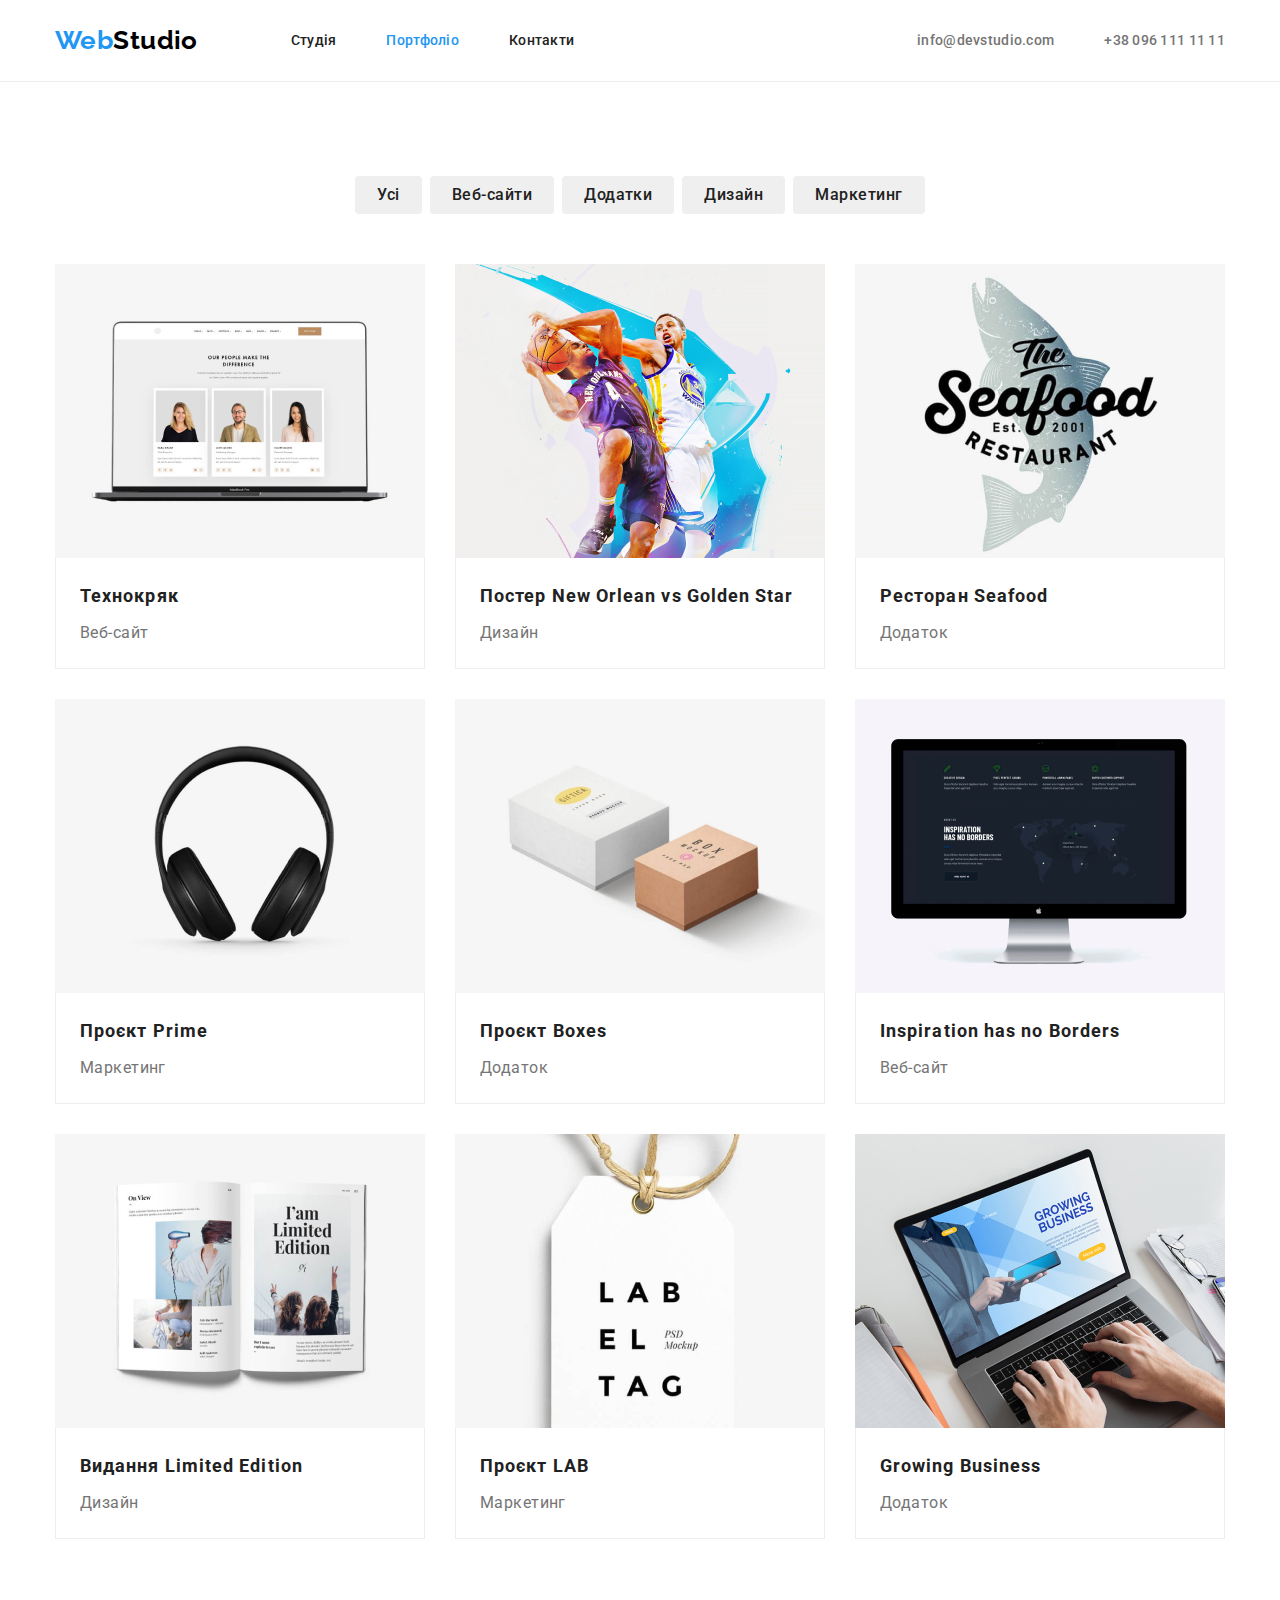
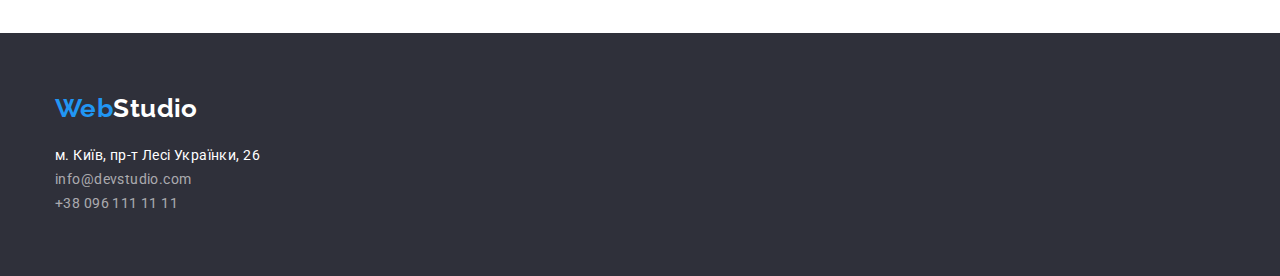
==== commit 815cfa9d: "Добавляет стили" ====
--- a/portfolio.html
+++ b/portfolio.html
@@ -47,19 +47,19 @@
         <div class="container">
           <h1 class="visually-hidden">Портфоліо</h1>
           <ul class="ul-button">
-            <li class="work">
+            <li class="work-portf">
               <button type="button" class="filtr-button">Усі</button>
             </li>
-            <li class="work">
+            <li class="work-portf">
               <button type="button" class="filtr-button">Веб-сайти</button>
             </li>
-            <li class="work">
+            <li class="work-portf">
               <button type="button" class="filtr-button">Додатки</button>
             </li>
-            <li class="work">
+            <li class="work-portf">
               <button type="button" class="filtr-button">Дизайн</button>
             </li>
-            <li class="work">
+            <li class="work-portf">
               <button type="button" class="filtr-button">Маркетинг</button>
             </li>
           </ul>
@@ -67,6 +67,7 @@
             <li class="example">
               <a href="" class="card">
                 <img
+                  class="example-img"
                   src="./images/portfolio1.jpg"
                   alt="Технокряк"
                   width="370"
@@ -81,6 +82,7 @@
             <li class="example">
               <a href="" class="card">
                 <img
+                  class="example-img"
                   src="./images/portfolio2.jpg"
                   alt="Постер New Orlean vs Golden Star"
                   width="370"
@@ -95,6 +97,7 @@
             <li class="example">
               <a href="" class="card">
                 <img
+                  class="example-img"
                   src="./images/portfolio3.jpg"
                   alt="Ресторан Seafood"
                   width="370"
@@ -109,6 +112,7 @@
             <li class="example">
               <a href="" class="card">
                 <img
+                  class="example-img"
                   src="./images/portfolio4.jpg"
                   alt="Проєкт Prime"
                   width="370"
@@ -123,6 +127,7 @@
             <li class="example">
               <a href="" class="card">
                 <img
+                  class="example-img"
                   src="./images/portfolio5.jpg"
                   alt="Проєкт Boxes"
                   width="370"
@@ -137,6 +142,7 @@
             <li class="example">
               <a href="" class="card">
                 <img
+                  class="example-img"
                   src="./images/portfolio6.jpg"
                   alt="Inspiration has no Borders"
                   width="370"
@@ -151,6 +157,7 @@
             <li class="example">
               <a href="" class="card">
                 <img
+                  class="example-img"
                   src="./images/portfolio7.jpg"
                   alt="Видання Limited Edition"
                   width="370"
@@ -165,6 +172,7 @@
             <li class="example">
               <a href="" class="card">
                 <img
+                  class="example-img"
                   src="./images/portfolio8.jpg"
                   alt="Проєкт LAB"
                   width="370"
@@ -179,6 +187,7 @@
             <li class="example">
               <a href="" class="card">
                 <img
+                  class="example-img"
                   src="./images/portfolio9.jpg"
                   alt="Growing Business"
                   width="370"
@@ -194,7 +203,7 @@
         </div>
       </section>
     </main>
-    <footer>
+    <footer class="foot-site">
       <div class="container footer">
         <a href="./index.html" class="logo-footer"
           ><span class="logo-accent">Web</span>Studio</a
--- a/css/style.css
+++ b/css/style.css
@@ -10,8 +10,12 @@
   --accent-color: #2196f3;
   --primary-white-color: #ffffff;
   --primary-color-logo: #000000;
-  --background-colo-hero-batton: #188ce8;
-  --background-colo-header: #2f303a;
+  --background-color-hero-batton: #188ce8;
+  --background-color-hero: #2f303a;
+  --border-portfolio: #EEEEEE;
+  --header-color-border: #ECECEC;
+  --background-color-profess: #F5F4FA;
+  --portfolio-background: #f5f5f5;
 }
 
 body {
@@ -41,6 +45,10 @@
   margin-bottom: 0;
 }
 
+.page-header {
+  border-bottom: 1px solid var(--header-color-border);
+}
+
 .container {
   margin-left: auto;
   margin-right: auto;
@@ -67,6 +75,8 @@
   
 .logo {
   margin-right: 93px;
+  padding-top: 24px;
+  padding-bottom: 24px;
 
   font-family: "Raleway";
   font-weight: 700;
@@ -97,6 +107,10 @@
 
   /* .site-nav .item:not(:last-child) {
         margin-right: 50px; */
+}
+.contact .item {
+  padding-top: 32px;
+  padding-bottom: 32px;
 }
 
 .site-nav .link {
@@ -115,6 +129,7 @@
 .site-nav .link:focus {
   color: var(--accent-color);
 }
+
 .site-nav .link.current {
   color: var(--accent-color);
 }
@@ -134,12 +149,15 @@
 
 /* Page header */
 .page-header {
-  background-color: var();
+  background-color: var(--primary-white-color);
 }
 
 /* HERO*/
 .hero {
   text-align: center;
+  padding-top: 200px;
+  padding-bottom: 200px;
+  background-color: var(--background-color-hero);
 }
 
 .hero-title {
@@ -149,7 +167,6 @@
   margin-right: auto;
 
   color: var(--primary-white-color);
-  background-color: var(--title-text-color);
   font-weight: 900;
   font-size: 44px;
   line-height: 1.36;
@@ -177,12 +194,19 @@
 
 .hero-button:hover,
 .hero-button:focus {
-  background-color: var(--background-colo-hero-batton);
+  background-color: var(--background-color-hero-batton);
 }
 
 /* benefits */
 .benefits {
   display: flex;
+  flex-wrap: wrap;
+  padding-left: 0;
+  list-style: none;
+}
+
+.benefit {
+  width: 270px;
 }
 
 .benefits .benefit + .benefit {
@@ -212,6 +236,14 @@
   margin-left: 30px;
 }
 
+.section.works {
+  padding-top: 0;
+}
+
+.section.prof {
+  background-color: var(--background-color-profess);
+}
+
 .work,
 .comanda {
   margin-bottom: 50px;
@@ -221,6 +253,7 @@
   line-height: 1.17;
   text-align: center;
 }
+
 .work-list {
   display: flex;
 }
@@ -229,13 +262,17 @@
   margin-left: 30px;
 }
 
+.about-team {
+  padding: 30px 0;
+  text-align: center;
+}
+
+
 .comanda-teams {
   display: flex;
 }
 
 .comanda-element {
-  margin-top: 30px;
-
   font-weight: 500;
   font-size: 16px;
   line-height: 1.19;
@@ -257,6 +294,12 @@
 }
 
 /* Footer */
+.foot-site {
+  background-color: var(--background-color-hero);
+  padding-top: 60px;
+  padding-bottom: 60px;
+}
+
 .logo-footer {
   display: inline-block;
   padding-bottom: 20px;
@@ -267,12 +310,10 @@
   line-height: 1.19;
   color: var(--primary-white-color);
   text-decoration: none;
-  background-color: var(--title-text-color);
 }
 
 .contact-footer .linkWhite {
   color: var(--primary-white-color);
-  background-color: var(--title-text-color);
   text-decoration: none;
   font-size: 14px;
   font-style: normal;
@@ -286,27 +327,22 @@
 
 .link-footer {
   color: rgba(255, 255, 255, 0.6);
-  background-color: var(--title-text-color);
   font-size: 14px;
   line-height: 1.71;
   font-style: normal;
   text-decoration: none;
 }
 
-.container.footer {
-    padding-top: 60px;
-    padding-bottom: 60px;
-}
 
 /* PORTFOLIO */
-.title {
+.content .title {
   margin-top: 0px;
   margin-bottom: 4px;
 
   color: var(--primary-text-color);
   font-weight: 700;
   font-size: 18px;
-  line-height: 1.71;
+  line-height: 2;
   letter-spacing: 0.06em;
   text-decoration: none;
 }
@@ -317,7 +353,7 @@
 
   color: var(--title-text-color);
   font-size: 16px;
-  line-height: 1.60;
+  line-height: 1.88;
   text-decoration: none;
 }
 
@@ -346,14 +382,11 @@
     0px 2px 2px rgba(0, 0, 0, 0.12);
 }
 
+.work-portf {
+  padding-bottom: 0;
+}
 .card {
   text-decoration: none;
-}
-
-.content {
-  padding: 20px 24px;
-  border: 1px solid #eeeeee;
-  border-top: none;
 }
 
 .card.text-portf {
@@ -394,9 +427,15 @@
   margin-bottom: 0;
 }
 
+.example-img {
+  display: block;
+  max-width: 100%;
+  height: auto;
+}
 .content {
-  border: 1px solid var(--port-stroke-color);
+  border: 1px solid var(--border-portfolio);
   padding: 20px 24px;
+  border-top: none;
 }
 
 .visually-hidden {
